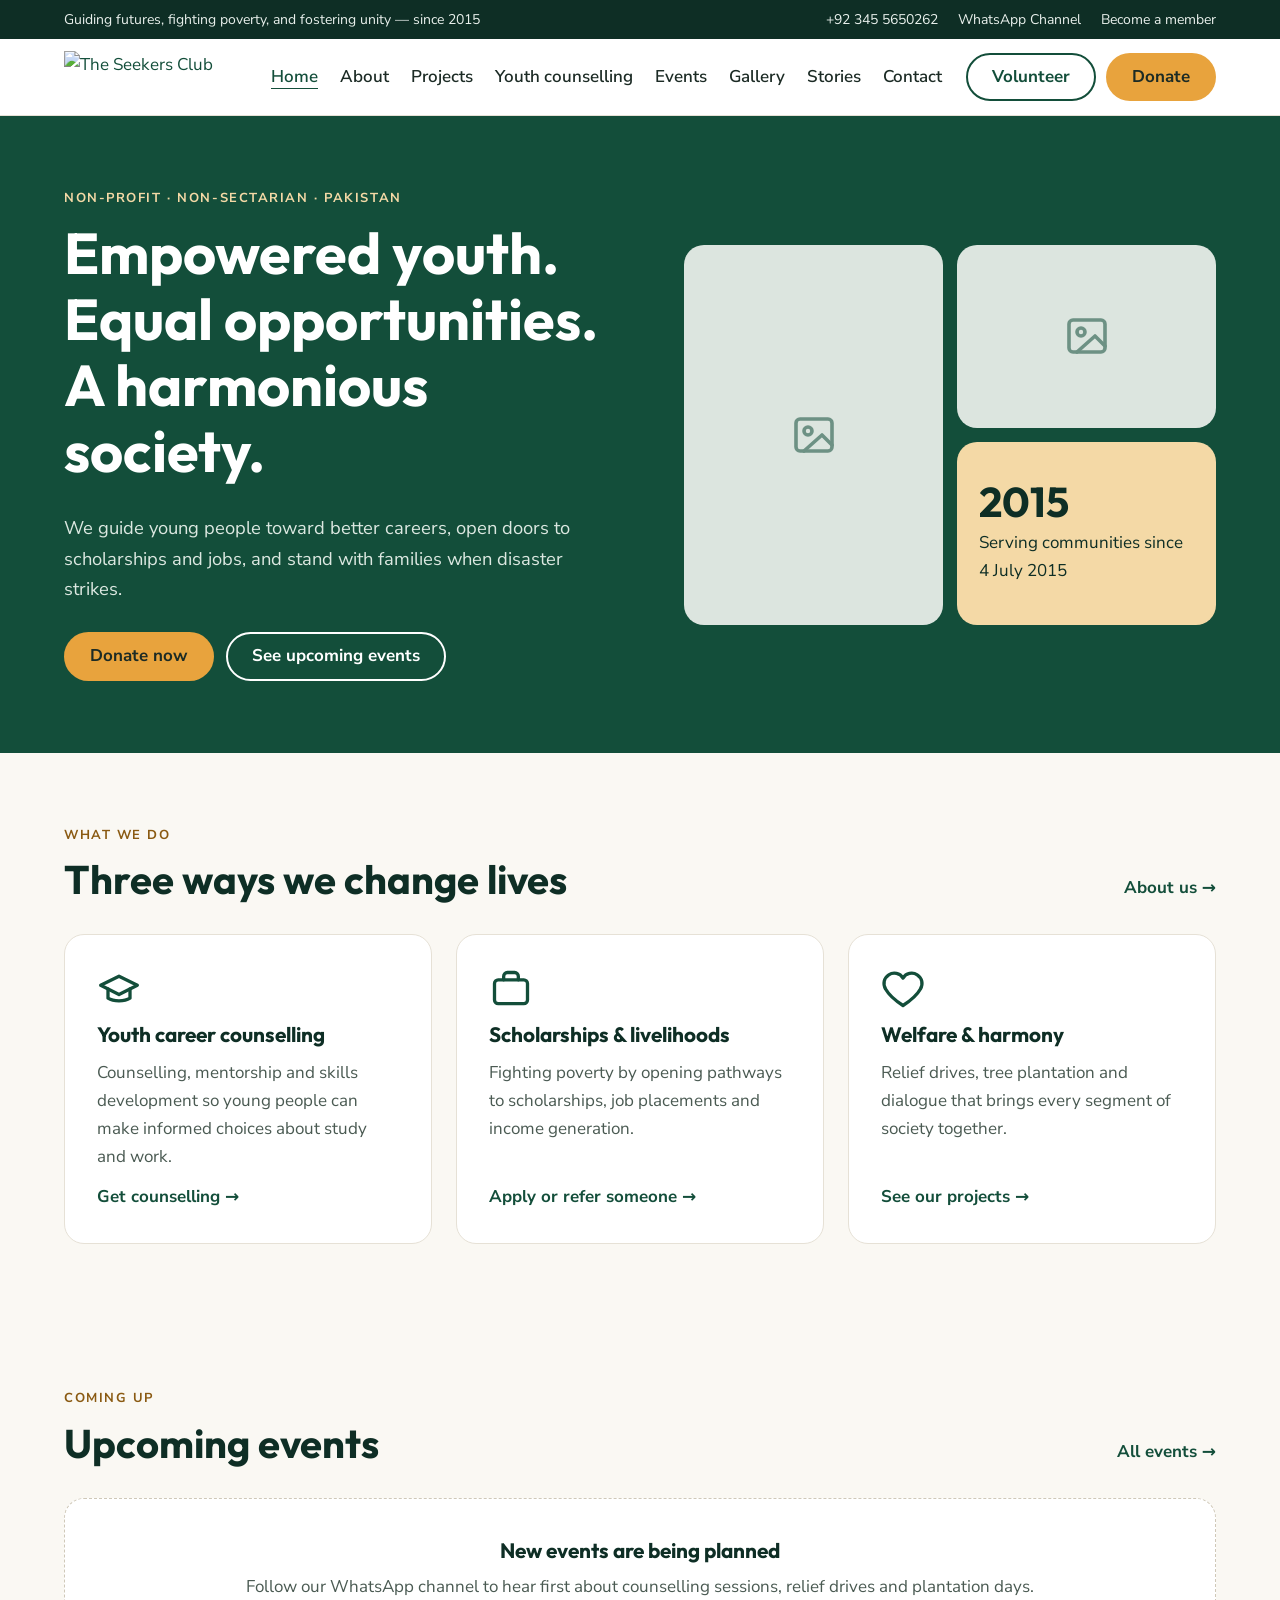
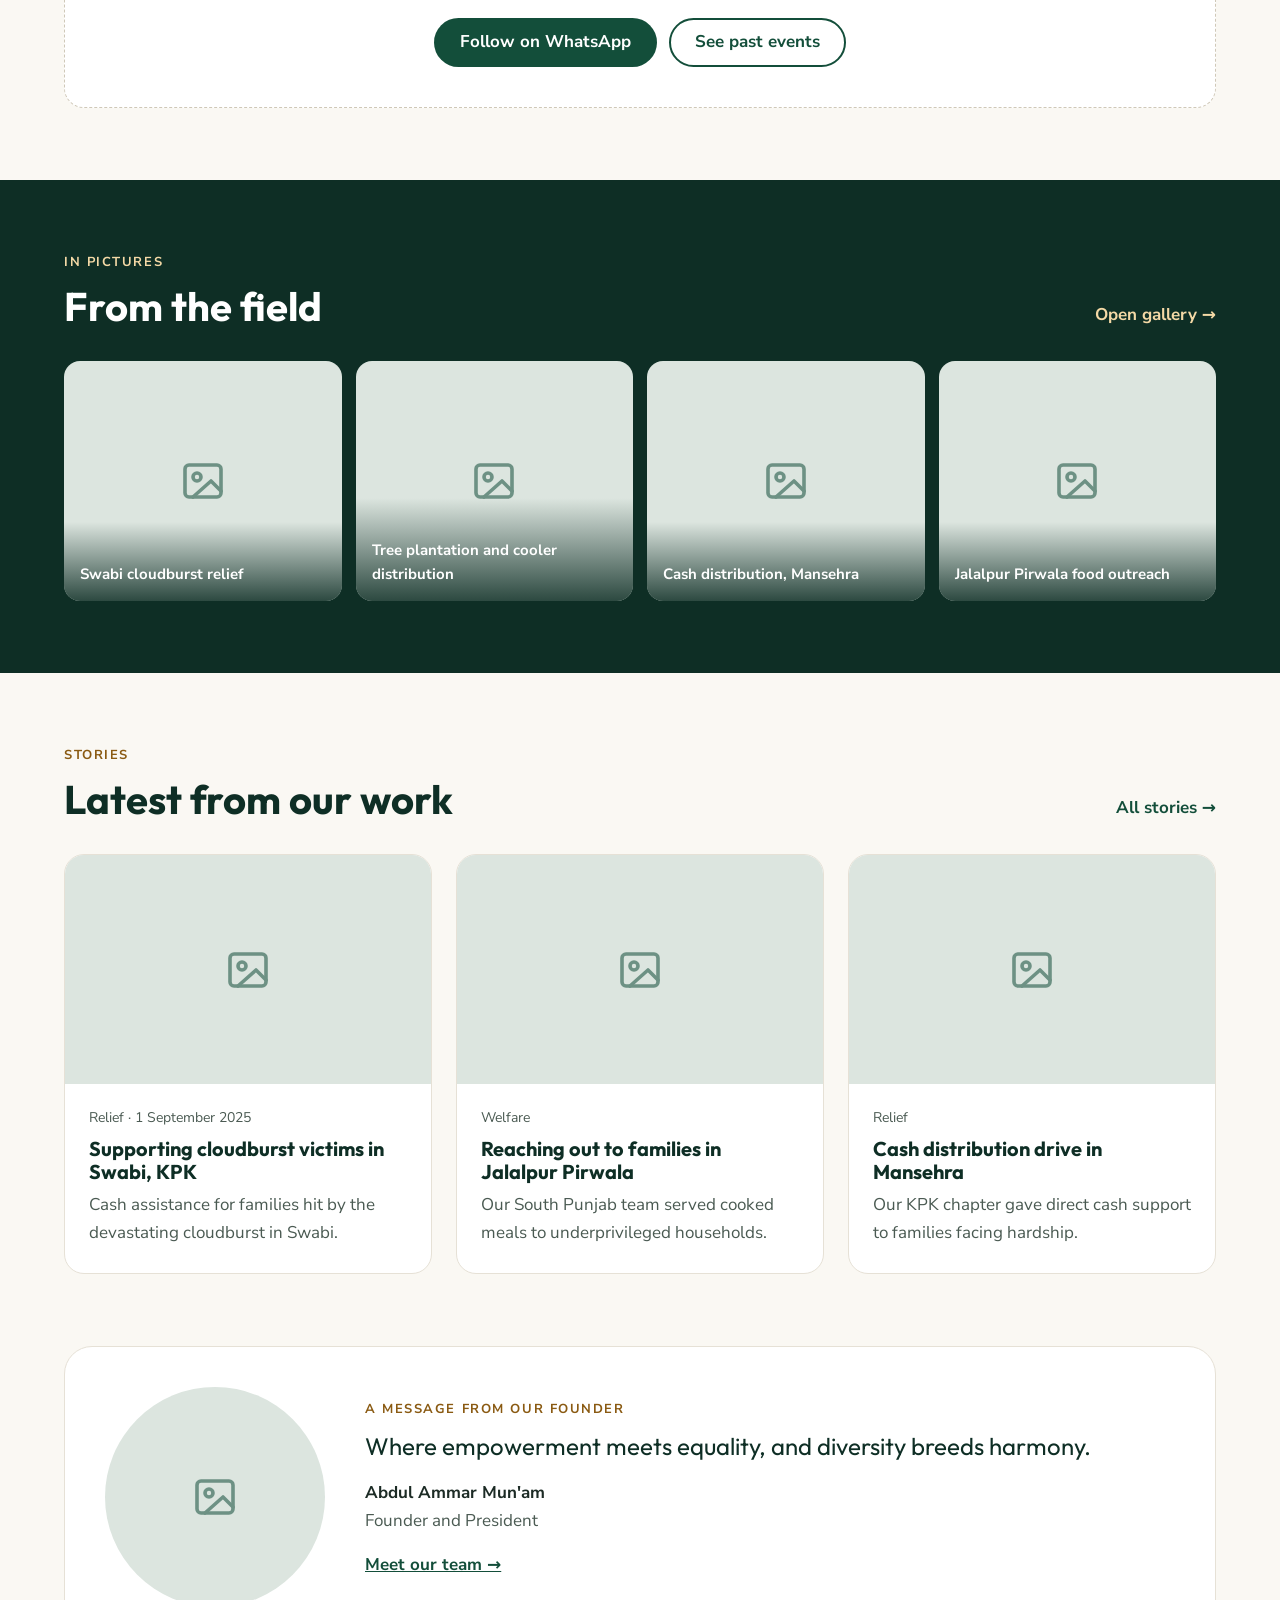
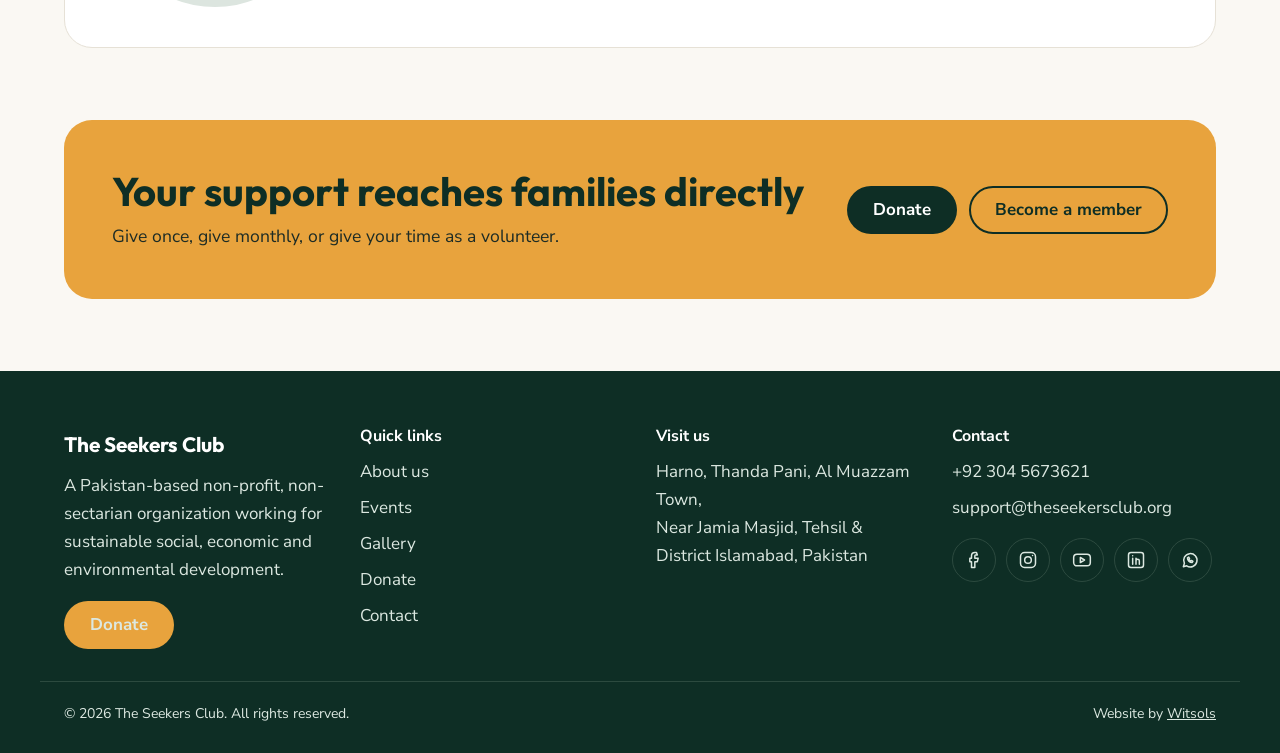
==== index.html @ 6735369d "The Seekers Club website: static HTML + JSON content Pages render events, gallery, stories, people a" ====
<!doctype html>
<html lang="en">
<head>
<meta charset="utf-8">
<meta name="viewport" content="width=device-width, initial-scale=1">
<title>The Seekers Club – Empowering youth, fighting poverty, fostering unity</title>
<meta name="description" content="The Seekers Club is a Pakistan-based non-profit empowering youth through career counselling, fighting poverty through scholarships and jobs, and building harmony through welfare and dialogue.">
<meta name="theme-color" content="#134E3A">
<meta property="og:title" content="The Seekers Club – Empowering youth, fighting poverty, fostering unity">
<meta property="og:description" content="The Seekers Club is a Pakistan-based non-profit empowering youth through career counselling, fighting poverty through scholarships and jobs, and building harmony through welfare and dialogue.">
<meta property="og:type" content="website">
<meta property="og:image" content="https://theseekersclub.org/wp-content/uploads/2025/09/TheSeekers-Club.jpg">
<link rel="icon" href="https://theseekersclub.org/wp-content/uploads/2025/09/seekers-logo-web-png.png">
<link rel="preconnect" href="https://fonts.googleapis.com">
<link rel="preconnect" href="https://fonts.gstatic.com" crossorigin>
<link rel="stylesheet" href="https://fonts.googleapis.com/css2?family=Outfit:wght@500;600;700&amp;family=Nunito+Sans:wght@400;600;700&amp;display=swap">
<link rel="stylesheet" href="assets/css/style.css">
<script src="assets/js/app.js" defer></script>
</head>
<body data-page="home">
<noscript><div class="sc-noscript">Please turn on JavaScript to see events, photos and the menu.</div></noscript>
<div id="sc-header"></div>
<main id="sc-main">
<section class="sc-hero" id="home-hero"><div class="sc-wrap" style="min-height:420px"></div></section>

<section class="sc-section">
  <div class="sc-wrap">
    <div class="sc-head">
      <div><span class="sc-eyebrow">What we do</span><h2>Three ways we change lives</h2></div>
      <a class="sc-head__link" href="about.html">About us →</a>
    </div>
    <div class="sc-grid">
      <div class="sc-card"><span class="sc-card__icon"><svg viewBox="0 0 24 24" fill="none" stroke="currentColor" stroke-width="1.8" stroke-linecap="round" stroke-linejoin="round" aria-hidden="true"><path d="M22 10 12 5 2 10l10 5 10-5z"/><path d="M6 12v5c3 2 9 2 12 0v-5"/></svg></span><h3>Youth career counselling</h3><p>Counselling, mentorship and skills development so young people can make informed choices about study and work.</p><a class="sc-card__link" href="youth.html">Get counselling →</a></div>
      <div class="sc-card"><span class="sc-card__icon"><svg viewBox="0 0 24 24" fill="none" stroke="currentColor" stroke-width="1.8" stroke-linecap="round" stroke-linejoin="round" aria-hidden="true"><rect x="3" y="7" width="18" height="13" rx="2"/><path d="M8 7V5a2 2 0 0 1 2-2h4a2 2 0 0 1 2 2v2"/></svg></span><h3>Scholarships &amp; livelihoods</h3><p>Fighting poverty by opening pathways to scholarships, job placements and income generation.</p><a class="sc-card__link" href="contact.html" data-link="volunteer">Apply or refer someone →</a></div>
      <div class="sc-card"><span class="sc-card__icon"><svg viewBox="0 0 24 24" fill="none" stroke="currentColor" stroke-width="1.8" stroke-linecap="round" stroke-linejoin="round" aria-hidden="true"><path d="M12 21s-7-4.5-9.5-9A5 5 0 0 1 12 6a5 5 0 0 1 9.5 6C19 16.5 12 21 12 21z"/></svg></span><h3>Welfare &amp; harmony</h3><p>Relief drives, tree plantation and dialogue that brings every segment of society together.</p><a class="sc-card__link" href="projects.html">See our projects →</a></div>
    </div>
  </div>
</section>

<section class="sc-section--tight" id="home-stats" hidden></section>

<section class="sc-section">
  <div class="sc-wrap">
    <div class="sc-head">
      <div><span class="sc-eyebrow">Coming up</span><h2>Upcoming events</h2></div>
      <a class="sc-head__link" href="events.html">All events →</a>
    </div>
    <div id="home-events"></div>
  </div>
</section>

<section class="sc-section sc-section--dark" id="home-gallery" hidden>
  <div class="sc-wrap">
    <div class="sc-head">
      <div><span class="sc-eyebrow">In pictures</span><h2>From the field</h2></div>
      <a class="sc-head__link" href="gallery.html">Open gallery →</a>
    </div>
    <div class="sc-strip" id="home-gallery-strip"></div>
  </div>
</section>

<section class="sc-section">
  <div class="sc-wrap">
    <div class="sc-head">
      <div><span class="sc-eyebrow">Stories</span><h2>Latest from our work</h2></div>
      <a class="sc-head__link" href="stories.html">All stories →</a>
    </div>
    <div class="sc-grid" id="home-stories"></div>
  </div>
</section>

<section class="sc-section" style="padding-top:0" id="home-founder" hidden></section>

<section class="sc-section" style="padding-top:0">
  <div class="sc-wrap">
    <div class="sc-cta">
      <div class="sc-cta__copy"><h2>Your support reaches families directly</h2><p>Give once, give monthly, or give your time as a volunteer.</p></div>
      <div class="sc-btns">
        <a class="sc-btn sc-btn--dark" href="donate.html" data-link="donate">Donate</a>
        <a class="sc-btn sc-btn--outline-dark" href="contact.html" data-link="member">Become a member</a>
      </div>
    </div>
  </div>
</section>
</main>
<div id="sc-footer"></div>
</body>
</html>
---- assets/css/style.css ----
/* ---------- Tokens ---------- */
:root {
	--sc-green: #134E3A;
	--sc-deep: #0E2E25;
	--sc-ground: #FAF8F3;
	--sc-card: #FFFFFF;
	--sc-line: #E6E1D6;
	--sc-line-strong: #CFC8B8;
	--sc-text: #1C2B25;
	--sc-muted: #4A5A52;
	--sc-accent: #E8A33D;
	--sc-accent-soft: #F4D9A6;
	--sc-eyebrow: #8A5A12;
	--sc-on-dark: #DCE8E1;
	--sc-tint: #DCE5DF;
	--sc-radius: 20px;
	--sc-radius-lg: 28px;
	--sc-wrap: 1200px;
	--sc-font-display: "Outfit", system-ui, sans-serif;
	--sc-font-body: "Nunito Sans", system-ui, sans-serif;
}

/* ---------- Base ---------- */
*, *::before, *::after { box-sizing: border-box; }
html { scroll-behavior: smooth; }
body {
	margin: 0;
	background: var(--sc-ground);
	color: var(--sc-text);
	font-family: var(--sc-font-body);
	font-size: 17px;
	line-height: 1.65;
	-webkit-font-smoothing: antialiased;
}
img { max-width: 100%; height: auto; display: block; }
a { color: var(--sc-green); }
a:hover { color: var(--sc-deep); }
h1, h2, h3, h4, h5, h6 {
	font-family: var(--sc-font-display);
	color: var(--sc-deep);
	line-height: 1.15;
	margin: 0 0 .5em;
}
h1 { font-size: clamp(2.2rem, 5vw, 3.5rem); }
h2 { font-size: clamp(1.8rem, 3.6vw, 2.5rem); }
h3 { font-size: 1.3rem; }
p { margin: 0 0 1em; }
:focus-visible { outline: 3px solid var(--sc-accent); outline-offset: 2px; }

.screen-reader-text {
	border: 0; clip: rect(1px,1px,1px,1px); clip-path: inset(50%);
	height: 1px; width: 1px; margin: -1px; overflow: hidden; padding: 0;
	position: absolute !important; word-wrap: normal !important;
}
.screen-reader-text:focus {
	clip: auto; clip-path: none; height: auto; width: auto; margin: 0;
	background: #fff; color: var(--sc-deep); padding: 12px 16px; z-index: 100000;
	left: 8px; top: 8px; border-radius: 8px;
}

.sc-wrap { max-width: var(--sc-wrap); margin: 0 auto; padding: 0 24px; }
.sc-section { padding: 72px 0; }
.sc-section--tight { padding: 40px 0; }
.sc-section--dark { background: var(--sc-deep); color: #fff; }
.sc-section--dark h2, .sc-section--dark h3 { color: #fff; }
.sc-section--green { background: var(--sc-green); color: #fff; }

.sc-eyebrow {
	display: block;
	font-weight: 700;
	letter-spacing: .12em;
	font-size: 13px;
	text-transform: uppercase;
	color: var(--sc-eyebrow);
	margin-bottom: 10px;
}
.sc-section--dark .sc-eyebrow, .sc-section--green .sc-eyebrow, .sc-hero .sc-eyebrow { color: var(--sc-accent-soft); }

.sc-head {
	display: flex; flex-wrap: wrap; gap: 16px;
	justify-content: space-between; align-items: flex-end;
	margin-bottom: 32px;
}
.sc-head h2 { margin: 0; }
.sc-head__link { font-weight: 700; text-decoration: none; }
.sc-section--dark .sc-head__link { color: var(--sc-accent-soft); }

/* ---------- Buttons ---------- */
.sc-btn {
	display: inline-flex; align-items: center; justify-content: center; gap: 8px;
	min-height: 48px; padding: 12px 24px;
	border-radius: 999px; border: 2px solid transparent;
	font: inherit; font-weight: 700; line-height: 1.2;
	text-decoration: none; cursor: pointer;
	transition: transform .15s ease, background-color .15s ease;
}
.sc-btn:hover { transform: translateY(-1px); }
.sc-btn--accent { background: var(--sc-accent); color: var(--sc-text); }
.sc-btn--accent:hover { background: #F0B455; color: var(--sc-text); }
.sc-btn--green { background: var(--sc-green); color: #fff; }
.sc-btn--green:hover { background: var(--sc-deep); color: #fff; }
.sc-btn--dark { background: var(--sc-deep); color: #fff; }
.sc-btn--dark:hover { color: #fff; }
.sc-btn--outline { border-color: var(--sc-green); color: var(--sc-green); background: transparent; }
.sc-btn--outline:hover { background: var(--sc-green); color: #fff; }
.sc-btn--outline-light { border-color: #fff; color: #fff; background: transparent; }
.sc-btn--outline-light:hover { background: #fff; color: var(--sc-deep); }
.sc-btn--outline-dark { border-color: var(--sc-deep); color: var(--sc-deep); background: transparent; }
.sc-btns { display: flex; flex-wrap: wrap; gap: 12px; }

/* ---------- Top bar & header ---------- */
.sc-topbar { background: var(--sc-deep); color: #E9F0EC; font-size: 14px; }
.sc-topbar .sc-wrap {
	display: flex; flex-wrap: wrap; gap: 6px 24px;
	justify-content: space-between; align-items: center;
	padding-top: 8px; padding-bottom: 8px;
}
.sc-topbar a { color: #E9F0EC; text-decoration: none; }
.sc-topbar a:hover { color: #fff; text-decoration: underline; }
.sc-topbar__links { display: flex; flex-wrap: wrap; gap: 6px 20px; }

.sc-header { background: #fff; border-bottom: 1px solid var(--sc-line); position: sticky; top: 0; z-index: 50; }
.admin-bar .sc-header { top: 32px; }
@media (max-width: 782px) { .admin-bar .sc-header { top: 0; position: relative; } }
.sc-header .sc-wrap {
	display: flex; align-items: center; justify-content: space-between; gap: 16px;
	padding-top: 12px; padding-bottom: 12px;
}
.sc-brand { display: flex; align-items: center; gap: 12px; text-decoration: none; min-width: 0; }
.sc-brand img, .sc-brand .custom-logo { max-height: 56px; width: auto; }
.sc-brand__mark {
	flex: 0 0 48px; width: 48px; height: 48px; border-radius: 12px;
	background: var(--sc-green); color: #fff;
	display: flex; align-items: center; justify-content: center;
	font-family: var(--sc-font-display); font-weight: 700; font-size: 20px;
}
.sc-brand__text { display: flex; flex-direction: column; line-height: 1.2; }
.sc-brand__name { font-family: var(--sc-font-display); font-weight: 700; font-size: 20px; color: var(--sc-deep); }
.sc-brand__tag { font-size: 13px; color: var(--sc-muted); }
.custom-logo-link { display: block; }

.sc-nav { display: flex; align-items: center; gap: 24px; }
.sc-menu, .sc-menu ul { list-style: none; margin: 0; padding: 0; }
.sc-menu { display: flex; gap: 4px 22px; flex-wrap: wrap; }
.sc-menu > li { position: relative; }
.sc-menu a {
	display: block; padding: 10px 0;
	font-weight: 600; text-decoration: none; color: var(--sc-text);
}
.sc-menu a:hover, .sc-menu .current-menu-item > a, .sc-menu .current-menu-ancestor > a, .sc-menu .current_page_item > a {
	color: var(--sc-green); text-decoration: underline; text-underline-offset: 6px;
}
.sc-menu .sub-menu {
	position: absolute; left: -16px; top: 100%; min-width: 230px;
	background: #fff; border: 1px solid var(--sc-line); border-radius: 14px;
	padding: 8px; box-shadow: 0 12px 30px rgba(14,46,37,.12);
	opacity: 0; visibility: hidden; transform: translateY(6px);
	transition: opacity .15s, transform .15s, visibility .15s;
	z-index: 60;
}
.sc-menu li:hover > .sub-menu, .sc-menu li:focus-within > .sub-menu { opacity: 1; visibility: visible; transform: none; }
.sc-menu .sub-menu a { padding: 10px 12px; border-radius: 8px; font-weight: 600; }
.sc-menu .sub-menu a:hover { background: var(--sc-ground); text-decoration: none; }
.sc-menu .sub-menu .sub-menu { left: 100%; top: -8px; }
.sc-header__cta { display: flex; gap: 10px; }

.sc-menu-toggle {
	display: none;
	min-height: 48px; min-width: 48px; padding: 10px 14px;
	border: 2px solid var(--sc-green); border-radius: 12px;
	background: #fff; color: var(--sc-green); font: inherit; font-weight: 700; cursor: pointer;
	align-items: center; gap: 8px;
}
.sc-menu-toggle svg { width: 22px; height: 22px; }

@media (max-width: 1080px) {
	.sc-menu-toggle { display: inline-flex; }
	.sc-nav {
		display: none;
		position: absolute; left: 0; right: 0; top: 100%;
		background: #fff; border-bottom: 1px solid var(--sc-line);
		flex-direction: column; align-items: stretch; gap: 16px;
		padding: 16px 24px 24px;
		max-height: calc(100vh - 80px); overflow-y: auto;
	}
	.sc-nav.is-open { display: flex; }
	.sc-menu { flex-direction: column; gap: 0; }
	.sc-menu a { padding: 12px 0; border-bottom: 1px solid var(--sc-line); }
	.sc-menu .sub-menu {
		position: static; opacity: 1; visibility: visible; transform: none;
		box-shadow: none; border: 0; padding: 0 0 0 16px; min-width: 0;
	}
	.sc-header__cta { flex-wrap: wrap; }
}

/* ---------- Hero ---------- */
.sc-hero { background: var(--sc-green); color: #fff; }
.sc-hero .sc-wrap {
	display: flex; flex-wrap: wrap; gap: 48px; align-items: center;
	padding-top: 72px; padding-bottom: 72px;
}
.sc-hero__copy { flex: 1 1 460px; min-width: 0; }
.sc-hero h1 { color: #fff; font-size: clamp(2.3rem, 5.2vw, 3.6rem); }
.sc-hero__lead { font-size: 1.15rem; color: var(--sc-on-dark); max-width: 560px; margin-bottom: 28px; }
.sc-hero__media {
	flex: 1 1 420px; min-width: 0;
	display: grid; grid-template-columns: repeat(2, minmax(0, 1fr)); gap: 14px;
}
.sc-hero__img { border-radius: var(--sc-radius); overflow: hidden; background: #2C6A53; min-height: 180px; }
.sc-hero__img img { width: 100%; height: 100%; object-fit: cover; }
.sc-hero__img--tall { grid-row: span 2; min-height: 380px; }
.sc-hero__badge {
	border-radius: var(--sc-radius); background: var(--sc-accent-soft); color: var(--sc-deep);
	padding: 22px; display: flex; flex-direction: column; justify-content: center; min-height: 180px;
}
.sc-hero__badge strong { font-family: var(--sc-font-display); font-size: 2.6rem; line-height: 1; margin-bottom: 6px; }

/* ---------- Page hero ---------- */
.sc-page-hero { background: var(--sc-green); color: #fff; }
.sc-page-hero--dark { background: var(--sc-deep); }
.sc-page-hero .sc-wrap { padding-top: 56px; padding-bottom: 56px; }
.sc-page-hero h1 { color: #fff; margin-bottom: 10px; }
.sc-page-hero p { color: var(--sc-on-dark); font-size: 1.1rem; max-width: 680px; margin: 0; }
.sc-breadcrumb { font-size: 14px; margin-bottom: 12px; color: var(--sc-on-dark); }
.sc-breadcrumb a { color: var(--sc-accent-soft); text-decoration: none; }

/* ---------- Cards & grids ---------- */
.sc-grid { display: grid; gap: 24px; grid-template-columns: repeat(auto-fit, minmax(min(100%, 300px), 1fr)); }
.sc-grid--4 { grid-template-columns: repeat(auto-fit, minmax(min(100%, 220px), 1fr)); gap: 14px; }
.sc-grid--people { grid-template-columns: repeat(auto-fill, minmax(min(100%, 230px), 1fr)); }
.sc-card {
	background: var(--sc-card); border: 1px solid var(--sc-line);
	border-radius: var(--sc-radius); padding: 32px;
	display: flex; flex-direction: column; gap: 12px;
}
.sc-card h3 { margin: 0; }
.sc-card p { margin: 0; color: var(--sc-muted); }
.sc-card__link { font-weight: 700; text-decoration: none; margin-top: auto; }
.sc-card__icon { width: 44px; height: 44px; color: var(--sc-green); }

.sc-stats {
	background: #fff; border: 1px solid var(--sc-line); border-radius: 24px; padding: 32px;
	display: grid; gap: 24px; grid-template-columns: repeat(auto-fit, minmax(min(100%, 180px), 1fr));
}
.sc-stat strong { display: block; font-family: var(--sc-font-display); font-size: 2.5rem; color: var(--sc-green); line-height: 1.1; }
.sc-stat span { color: var(--sc-muted); }

/* Story / post card */
.sc-post {
	background: #fff; border: 1px solid var(--sc-line); border-radius: var(--sc-radius);
	overflow: hidden; display: flex; flex-direction: column;
}
.sc-post__img { display: block; aspect-ratio: 16 / 10; background: var(--sc-tint); overflow: hidden; }
.sc-post__img img { width: 100%; height: 100%; object-fit: cover; transition: transform .3s ease; }
.sc-post:hover .sc-post__img img { transform: scale(1.03); }
.sc-post__body { padding: 22px 24px 26px; display: flex; flex-direction: column; gap: 8px; flex: 1; }
.sc-post__meta { font-size: 14px; color: var(--sc-muted); }
.sc-post__title { font-size: 1.25rem; margin: 0; }
.sc-post__title a { color: inherit; text-decoration: none; }
.sc-post__title a:hover { color: var(--sc-green); }
.sc-post__excerpt { color: var(--sc-muted); margin: 0; }
.sc-post__excerpt p { margin: 0; }

/* Placeholder image */
.sc-ph {
	width: 100%; height: 100%; min-height: 160px;
	display: flex; align-items: center; justify-content: center;
	background: var(--sc-tint); color: var(--sc-green);
}
.sc-ph svg { width: 48px; height: 48px; opacity: .55; }

/* ---------- Events ---------- */
.sc-event {
	background: #fff; border: 1px solid var(--sc-line); border-radius: 18px;
	padding: 20px 24px; display: flex; flex-wrap: wrap; gap: 20px; align-items: center;
}
.sc-event__date {
	flex: 0 0 76px; height: 84px; border-radius: 14px;
	background: var(--sc-green); color: #fff;
	display: flex; flex-direction: column; align-items: center; justify-content: center; line-height: 1.1;
}
.sc-event__date small { font-size: 13px; font-weight: 700; letter-spacing: .08em; color: var(--sc-accent-soft); text-transform: uppercase; }
.sc-event__date strong { font-family: var(--sc-font-display); font-size: 30px; }
.sc-event--past .sc-event__date { background: var(--sc-accent-soft); color: var(--sc-deep); }
.sc-event--past .sc-event__date small { color: var(--sc-deep); }
.sc-event__info { flex: 1 1 280px; min-width: 0; display: flex; flex-direction: column; gap: 3px; }
.sc-event__tag { font-size: 13px; font-weight: 700; color: var(--sc-eyebrow); }
.sc-event__title { font-family: var(--sc-font-display); font-size: 1.25rem; font-weight: 600; margin: 0; }
.sc-event__title a { color: inherit; text-decoration: none; }
.sc-event__where { color: var(--sc-muted); font-size: 15px; }
.sc-events-list { display: flex; flex-direction: column; gap: 14px; }
.sc-events-month { margin: 32px 0 14px; font-size: 1.35rem; }

.sc-featured-event {
	background: #fff; border: 1px solid var(--sc-line); border-radius: 24px; overflow: hidden;
	display: flex; flex-wrap: wrap; margin-bottom: 24px;
}
.sc-featured-event__img { flex: 1 1 420px; min-height: 300px; background: var(--sc-tint); }
.sc-featured-event__img img { width: 100%; height: 100%; object-fit: cover; }
.sc-featured-event__body { flex: 1 1 420px; padding: 36px; display: flex; flex-direction: column; gap: 12px; }
.sc-featured-event__facts { display: flex; flex-direction: column; gap: 6px; color: var(--sc-muted); }
.sc-featured-event__facts span { display: flex; gap: 10px; align-items: center; }
.sc-featured-event__facts svg { width: 18px; height: 18px; flex: 0 0 18px; color: var(--sc-green); }

.sc-filters { display: flex; flex-wrap: wrap; gap: 12px; justify-content: space-between; align-items: center; margin-bottom: 28px; }
.sc-chips { display: flex; flex-wrap: wrap; gap: 8px; }
.sc-chip {
	display: inline-flex; align-items: center; min-height: 44px; padding: 8px 18px;
	border-radius: 999px; border: 1px solid var(--sc-line-strong); background: #fff;
	color: var(--sc-text); text-decoration: none; font-weight: 600;
}
.sc-chip:hover { border-color: var(--sc-green); color: var(--sc-green); }
.sc-chip.is-active { background: var(--sc-green); border-color: var(--sc-green); color: #fff; }
.sc-chip--big { border-width: 2px; border-color: var(--sc-green); color: var(--sc-green); font-weight: 700; }

.sc-empty {
	background: #fff; border: 1px dashed var(--sc-line-strong); border-radius: var(--sc-radius);
	padding: 40px 28px; text-align: center; color: var(--sc-muted);
}
.sc-empty h3 { color: var(--sc-deep); }

/* ---------- Albums & gallery ---------- */
.sc-album {
	background: #fff; border: 1px solid var(--sc-line); border-radius: var(--sc-radius);
	overflow: hidden; text-decoration: none; color: var(--sc-text);
	display: flex; flex-direction: column;
}
.sc-album:hover { color: var(--sc-text); border-color: var(--sc-green); }
.sc-album__mosaic {
	display: grid; grid-template-columns: repeat(3, minmax(0, 1fr));
	grid-template-rows: 170px 90px; gap: 4px; background: var(--sc-tint);
}
.sc-album__mosaic > * { overflow: hidden; background: var(--sc-tint); }
.sc-album__mosaic img { width: 100%; height: 100%; object-fit: cover; }
.sc-album__mosaic .sc-album__cover { grid-column: span 3; }
.sc-album__more {
	background: var(--sc-deep) !important; color: #fff;
	display: flex; align-items: center; justify-content: center; font-weight: 700;
}
.sc-album__body { padding: 18px 22px 22px; display: flex; flex-direction: column; gap: 4px; }
.sc-album__meta { font-size: 13px; font-weight: 700; color: var(--sc-eyebrow); }
.sc-album__title { font-family: var(--sc-font-display); font-size: 1.25rem; font-weight: 600; }
.sc-album__count { color: var(--sc-muted); font-size: 15px; }

.sc-strip { display: grid; gap: 14px; grid-template-columns: repeat(auto-fit, minmax(min(100%, 220px), 1fr)); }
.sc-strip a {
	position: relative; display: block; height: 240px; border-radius: 16px; overflow: hidden;
	background: #2C6A53; color: #fff; text-decoration: none;
}
.sc-strip img { width: 100%; height: 100%; object-fit: cover; transition: transform .3s ease; }
.sc-strip a:hover img { transform: scale(1.04); }
.sc-strip span {
	position: absolute; left: 0; right: 0; bottom: 0; padding: 40px 16px 14px;
	background: linear-gradient(transparent, rgba(14,46,37,.85));
	font-weight: 700; font-size: 15px;
}

.sc-photos { display: grid; gap: 10px; grid-template-columns: repeat(auto-fill, minmax(min(100%, 220px), 1fr)); }
.sc-photos a { display: block; aspect-ratio: 1 / 1; border-radius: 12px; overflow: hidden; background: var(--sc-tint); }
.sc-photos img { width: 100%; height: 100%; object-fit: cover; transition: transform .3s ease; }
.sc-photos a:hover img { transform: scale(1.04); }

/* Lightbox */
.sc-lightbox {
	position: fixed; inset: 0; z-index: 9999; background: rgba(8,20,16,.94);
	display: none; align-items: center; justify-content: center; padding: 56px 16px;
}
.sc-lightbox.is-open { display: flex; }
.sc-lightbox img { max-width: 100%; max-height: 100%; object-fit: contain; border-radius: 8px; }
.sc-lightbox button {
	position: absolute; min-width: 48px; min-height: 48px; border: 0; border-radius: 999px;
	background: rgba(255,255,255,.14); color: #fff; font-size: 26px; line-height: 1; cursor: pointer;
}
.sc-lightbox button:hover { background: rgba(255,255,255,.28); }
.sc-lightbox__close { top: 12px; right: 12px; }
.sc-lightbox__prev { left: 12px; top: 50%; transform: translateY(-50%); }
.sc-lightbox__next { right: 12px; top: 50%; transform: translateY(-50%); }
.sc-lightbox__count { position: absolute; bottom: 16px; left: 0; right: 0; text-align: center; color: #fff; font-size: 14px; }

/* ---------- People ---------- */
.sc-person { background: #fff; border: 1px solid var(--sc-line); border-radius: var(--sc-radius); overflow: hidden; display: flex; flex-direction: column; }
.sc-person__img { aspect-ratio: 1 / 1; background: var(--sc-tint); overflow: hidden; }
.sc-person__img img { width: 100%; height: 100%; object-fit: cover; object-position: top; }
.sc-person__initials {
	width: 100%; height: 100%; display: flex; align-items: center; justify-content: center;
	font-family: var(--sc-font-display); font-size: 3rem; font-weight: 700; color: var(--sc-green);
}
.sc-person__body { padding: 18px 20px 22px; display: flex; flex-direction: column; gap: 4px; }
.sc-person__name { font-family: var(--sc-font-display); font-weight: 600; font-size: 1.15rem; color: var(--sc-deep); margin: 0; }
.sc-person__role { color: var(--sc-eyebrow); font-weight: 700; font-size: 14px; }
.sc-person__bio { color: var(--sc-muted); font-size: 15px; margin-top: 6px; }
.sc-person__bio p { margin: 0 0 .6em; }

.sc-founder {
	display: flex; flex-wrap: wrap; gap: 40px; align-items: center;
	background: #fff; border: 1px solid var(--sc-line); border-radius: var(--sc-radius-lg); padding: 40px;
}
.sc-founder__img { flex: 0 0 220px; width: 220px; height: 220px; border-radius: 50%; overflow: hidden; background: var(--sc-tint); }
.sc-founder__img img { width: 100%; height: 100%; object-fit: cover; object-position: top; }
.sc-founder__body { flex: 1 1 360px; }
.sc-founder blockquote {
	margin: 0 0 16px; font-family: var(--sc-font-display); font-size: 1.5rem; line-height: 1.35; color: var(--sc-deep);
}

/* ---------- CTA band ---------- */
.sc-cta {
	background: var(--sc-accent); border-radius: var(--sc-radius-lg); padding: 48px;
	display: flex; flex-wrap: wrap; gap: 28px; align-items: center; justify-content: space-between;
	color: var(--sc-text);
}
.sc-cta h2 { margin-bottom: 8px; }
.sc-cta p { margin: 0; font-size: 1.1rem; }
.sc-cta__copy { flex: 1 1 420px; }

/* ---------- Content (posts & pages) ---------- */
.sc-content { max-width: 780px; margin: 0 auto; }
.sc-content--wide { max-width: var(--sc-wrap); }
.sc-entry > * + * { margin-top: 1.1em; }
.sc-entry img, .sc-entry figure { border-radius: 14px; }
.sc-entry figure { margin: 1.6em 0; }
.sc-entry figcaption { font-size: 14px; color: var(--sc-muted); margin-top: 8px; }
.sc-entry blockquote {
	margin: 1.6em 0; padding: 4px 0 4px 24px; border-left: 4px solid var(--sc-accent);
	font-size: 1.15rem; color: var(--sc-deep);
}
.sc-entry ul, .sc-entry ol { padding-left: 1.3em; }
.sc-entry li { margin-bottom: .4em; }
.sc-entry iframe { max-width: 100%; border-radius: 14px; }
.sc-entry .alignwide { max-width: 1100px; margin-left: auto; margin-right: auto; }
.sc-entry .alignfull { width: 100vw; position: relative; left: 50%; right: 50%; margin-left: -50vw; margin-right: -50vw; max-width: 100vw; }
.sc-entry .wp-block-gallery { gap: 10px; }
.sc-entry table { border-collapse: collapse; width: 100%; }
.sc-entry th, .sc-entry td { border: 1px solid var(--sc-line); padding: 10px 12px; text-align: left; }
.sc-entry .wp-block-embed__wrapper iframe { width: 100%; }
.sc-featured-img { border-radius: var(--sc-radius); overflow: hidden; margin-bottom: 32px; }
.sc-featured-img img { width: 100%; }
.sc-post-meta { display: flex; flex-wrap: wrap; gap: 6px 18px; color: var(--sc-on-dark); font-size: 15px; }
.sc-post-meta a { color: var(--sc-accent-soft); }
.sc-share { display: flex; flex-wrap: wrap; gap: 10px; align-items: center; margin-top: 40px; padding-top: 24px; border-top: 1px solid var(--sc-line); }
.sc-share strong { margin-right: 6px; }

.sc-pagination { margin-top: 40px; }
.sc-pagination .nav-links { display: flex; flex-wrap: wrap; gap: 8px; justify-content: center; }
.sc-pagination .page-numbers {
	min-width: 44px; min-height: 44px; display: inline-flex; align-items: center; justify-content: center;
	padding: 0 14px; border-radius: 999px; border: 1px solid var(--sc-line-strong);
	background: #fff; text-decoration: none; font-weight: 700;
}
.sc-pagination .page-numbers.current { background: var(--sc-green); color: #fff; border-color: var(--sc-green); }

.sc-layout { display: flex; flex-wrap: wrap; gap: 40px; align-items: flex-start; }
.sc-layout__main { flex: 999 1 560px; min-width: 0; }
.sc-layout__side { flex: 1 1 280px; display: flex; flex-direction: column; gap: 20px; }
.sc-box { background: #fff; border: 1px solid var(--sc-line); border-radius: var(--sc-radius); padding: 28px; }
.sc-box h3 { margin-bottom: 12px; }
.sc-box dl { margin: 0; display: grid; gap: 4px 0; }
.sc-box dt { font-weight: 700; color: var(--sc-deep); margin-top: 10px; }
.sc-box dt:first-child { margin-top: 0; }
.sc-box dd { margin: 0; color: var(--sc-muted); }
.sc-box pre, .sc-bank { white-space: pre-line; font-family: inherit; margin: 0; color: var(--sc-text); }

/* Contact */
.sc-contact-list { list-style: none; margin: 0; padding: 0; display: flex; flex-direction: column; gap: 18px; }
.sc-contact-list li { display: flex; gap: 14px; align-items: flex-start; }
.sc-contact-list svg { flex: 0 0 22px; width: 22px; height: 22px; color: var(--sc-green); margin-top: 3px; }
.sc-contact-list strong { display: block; color: var(--sc-deep); }
.sc-map { border-radius: var(--sc-radius); overflow: hidden; border: 1px solid var(--sc-line); }
.sc-map iframe { display: block; width: 100%; height: 360px; border: 0; }

/* Forms (core + Contact Form 7 + WPForms basics) */
input[type="text"], input[type="email"], input[type="tel"], input[type="url"], input[type="search"], input[type="number"], select, textarea {
	width: 100%; min-height: 48px; padding: 12px 14px;
	border: 1px solid var(--sc-line-strong); border-radius: 12px;
	background: #fff; color: var(--sc-text); font: inherit;
}
textarea { min-height: 140px; }
input:focus, select:focus, textarea:focus { border-color: var(--sc-green); outline: 2px solid var(--sc-green); outline-offset: 0; }
input[type="submit"], button[type="submit"], .wpcf7-submit {
	min-height: 48px; padding: 12px 28px; border: 0; border-radius: 999px;
	background: var(--sc-green); color: #fff; font: inherit; font-weight: 700; cursor: pointer;
}
input[type="submit"]:hover, button[type="submit"]:hover { background: var(--sc-deep); }
.wpcf7 label { display: block; font-weight: 600; margin-bottom: 14px; }
.wpcf7 p { margin: 0 0 14px; }
.sc-search { display: flex; gap: 8px; }
.sc-search input[type="search"] { flex: 1; }

/* ---------- Footer ---------- */
.sc-footer { background: var(--sc-deep); color: var(--sc-on-dark); }
.sc-footer a { color: var(--sc-on-dark); }
.sc-footer a:hover { color: #fff; }
.sc-footer__grid {
	display: grid; gap: 32px; grid-template-columns: repeat(auto-fit, minmax(min(100%, 220px), 1fr));
	padding-top: 56px; padding-bottom: 32px;
}
.sc-footer h3 { color: #fff; font-size: 1rem; font-family: var(--sc-font-body); font-weight: 700; margin-bottom: 12px; }
.sc-footer__name { font-family: var(--sc-font-display); font-weight: 700; font-size: 1.3rem; color: #fff; display: block; margin-bottom: 10px; }
.sc-footer ul { list-style: none; margin: 0; padding: 0; display: flex; flex-direction: column; gap: 8px; }
.sc-footer ul a { text-decoration: none; }
.sc-social { display: flex; flex-wrap: wrap; gap: 10px; }
.sc-social a {
	width: 44px; height: 44px; border-radius: 999px; border: 1px solid #2C4A3F;
	display: inline-flex; align-items: center; justify-content: center;
}
.sc-social a:hover { background: #fff; color: var(--sc-deep); }
.sc-social svg { width: 20px; height: 20px; }
.sc-footer__bottom {
	border-top: 1px solid #2C4A3F; padding-top: 20px; padding-bottom: 28px; font-size: 14px;
	display: flex; flex-wrap: wrap; gap: 8px 24px; justify-content: space-between;
}

/* ---------- Utilities ---------- */
.sc-mt-0 { margin-top: 0; }
.sc-center { text-align: center; }
.sc-lead { font-size: 1.15rem; color: var(--sc-muted); }
.sc-two-col { display: flex; flex-wrap: wrap; gap: 40px; align-items: center; }
.sc-two-col > * { flex: 1 1 400px; min-width: 0; }
.sc-rounded { border-radius: var(--sc-radius); overflow: hidden; }
.sc-values { display: grid; gap: 16px; grid-template-columns: repeat(auto-fit, minmax(min(100%, 250px), 1fr)); }
.sc-values div { background: #fff; border: 1px solid var(--sc-line); border-radius: 16px; padding: 22px; }
.sc-values strong { display: block; font-family: var(--sc-font-display); font-size: 1.15rem; color: var(--sc-deep); margin-bottom: 4px; }
.sc-values span { color: var(--sc-muted); }

@media (max-width: 640px) {
	body { font-size: 16px; }
	.sc-section { padding: 52px 0; }
	.sc-card, .sc-cta, .sc-founder, .sc-featured-event__body { padding: 24px; }
	.sc-hero .sc-wrap { padding-top: 48px; padding-bottom: 48px; }
	.sc-hero__img--tall { min-height: 260px; }
	.sc-founder__img { flex-basis: 160px; width: 160px; height: 160px; }
	.sc-header__cta .sc-btn--outline { display: none; }
}

@media (prefers-reduced-motion: reduce) {
	*, *::before, *::after { transition: none !important; scroll-behavior: auto !important; }
}

/* WordPress core alignment classes */
.alignleft { float: left; margin: 0 1.5em 1em 0; }
.alignright { float: right; margin: 0 0 1em 1.5em; }
.aligncenter { margin-left: auto; margin-right: auto; }
.wp-caption-text, .gallery-caption { font-size: 14px; color: var(--sc-muted); }
.sticky, .bypostauthor { }

/* ---------- Static-site additions ---------- */
[hidden] { display: none !important; }
.sc-brand img { max-height: 56px; width: auto; }
#sc-header:empty { min-height: 117px; background: #fff; border-bottom: 1px solid var(--sc-line); }
.sc-videos { display: grid; gap: 16px; grid-template-columns: repeat(auto-fill, minmax(min(100%, 300px), 1fr)); }
.sc-video {
	position: relative; display: block; width: 100%; aspect-ratio: 16 / 9; padding: 0; border: 0;
	border-radius: 16px; overflow: hidden; background: var(--sc-deep); cursor: pointer; color: #fff;
}
.sc-video img { width: 100%; height: 100%; object-fit: cover; opacity: .85; transition: opacity .2s; }
.sc-video:hover img { opacity: 1; }
.sc-video svg { position: absolute; left: 50%; top: 50%; width: 64px; height: 64px; transform: translate(-50%, -50%); color: #fff; filter: drop-shadow(0 2px 6px rgba(0,0,0,.5)); }
.sc-video span { position: absolute; left: 0; right: 0; bottom: 0; padding: 30px 14px 12px; background: linear-gradient(transparent, rgba(14,46,37,.9)); text-align: left; font-weight: 700; }
.sc-video--playing { border: 0; }
.sc-project { display: flex; flex-wrap: wrap; gap: 40px; align-items: center; }
.sc-project > * { flex: 1 1 420px; min-width: 0; }
.sc-project__media { border-radius: var(--sc-radius); overflow: hidden; background: var(--sc-tint); aspect-ratio: 4 / 3; }
.sc-project__media img, .sc-project__media iframe { width: 100%; height: 100%; object-fit: cover; border: 0; display: block; }
.sc-checklist { list-style: none; padding: 0; margin: 0; display: flex; flex-direction: column; gap: 10px; }
.sc-checklist li { padding-left: 30px; position: relative; }
.sc-checklist li::before { content: ""; position: absolute; left: 0; top: .45em; width: 16px; height: 9px; border-left: 3px solid var(--sc-green); border-bottom: 3px solid var(--sc-green); transform: rotate(-45deg); }
.sc-noscript { background: var(--sc-accent-soft); color: var(--sc-deep); padding: 12px 24px; text-align: center; }
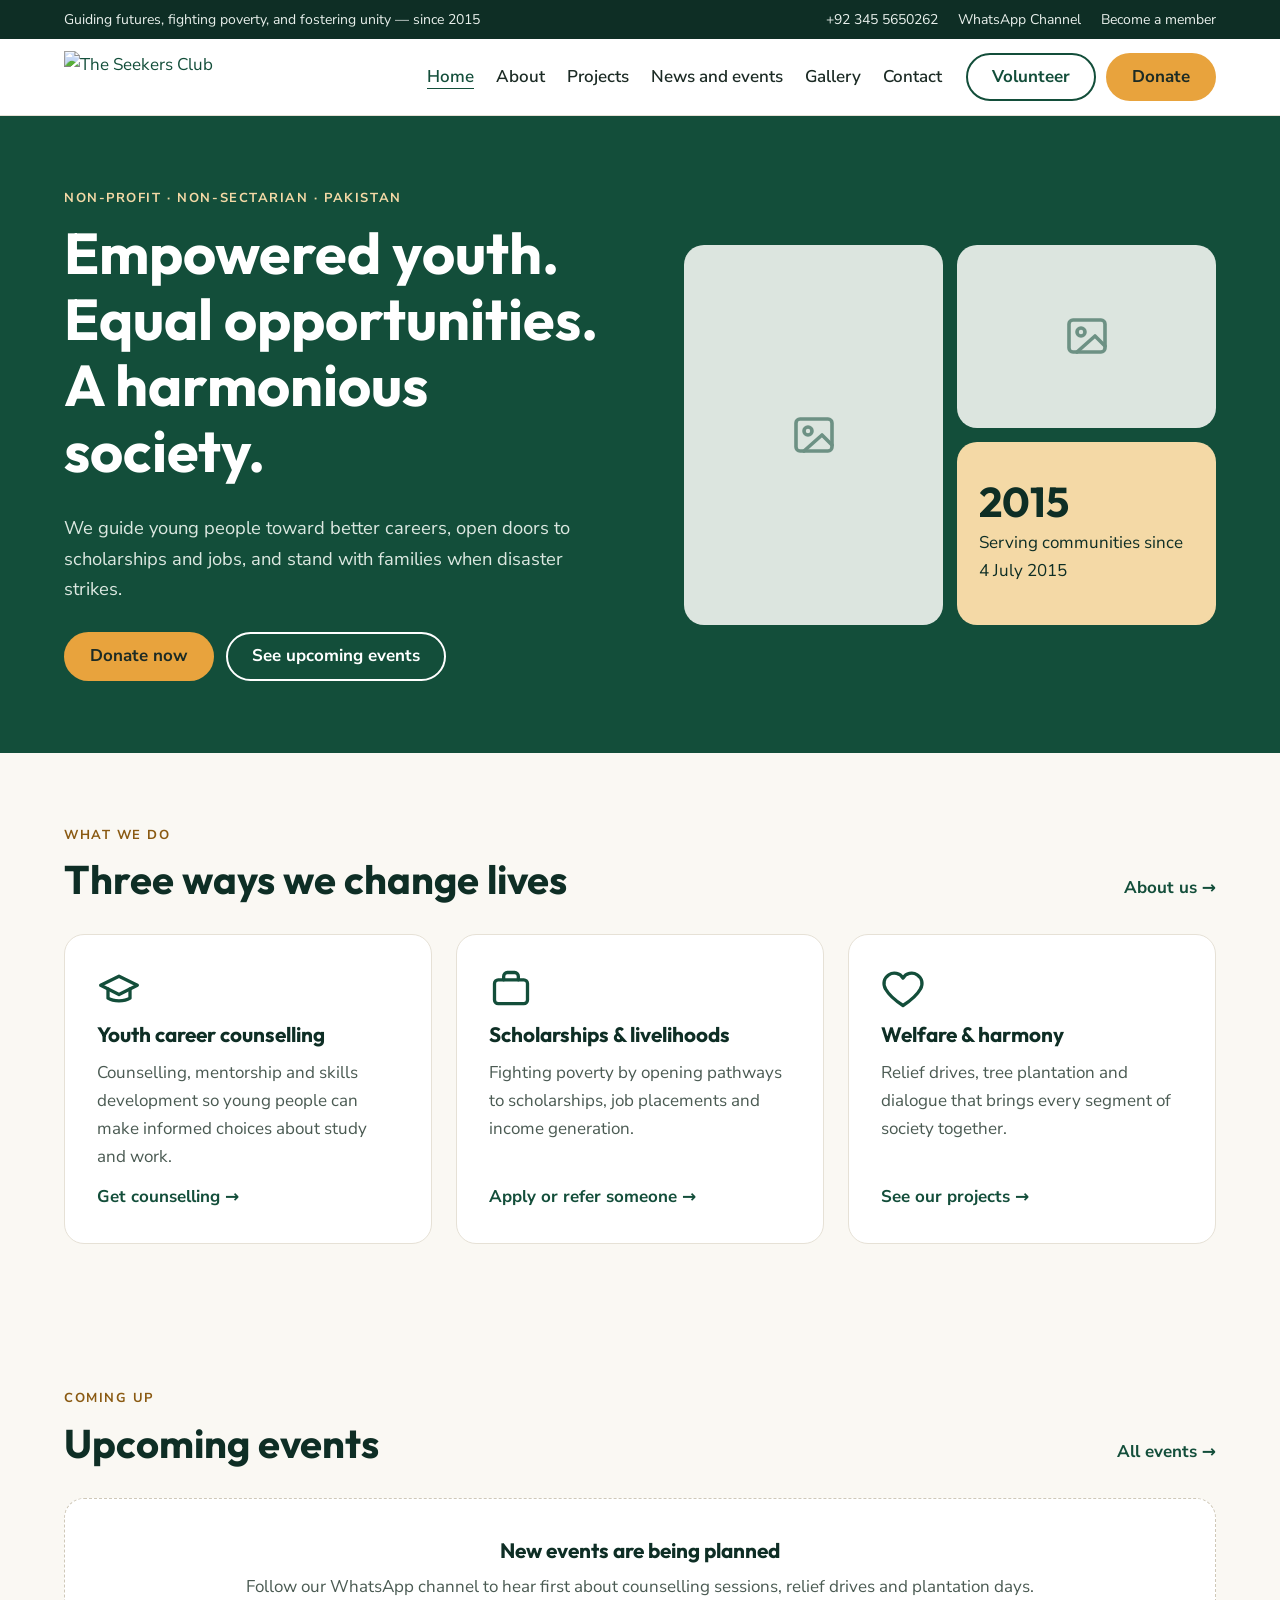
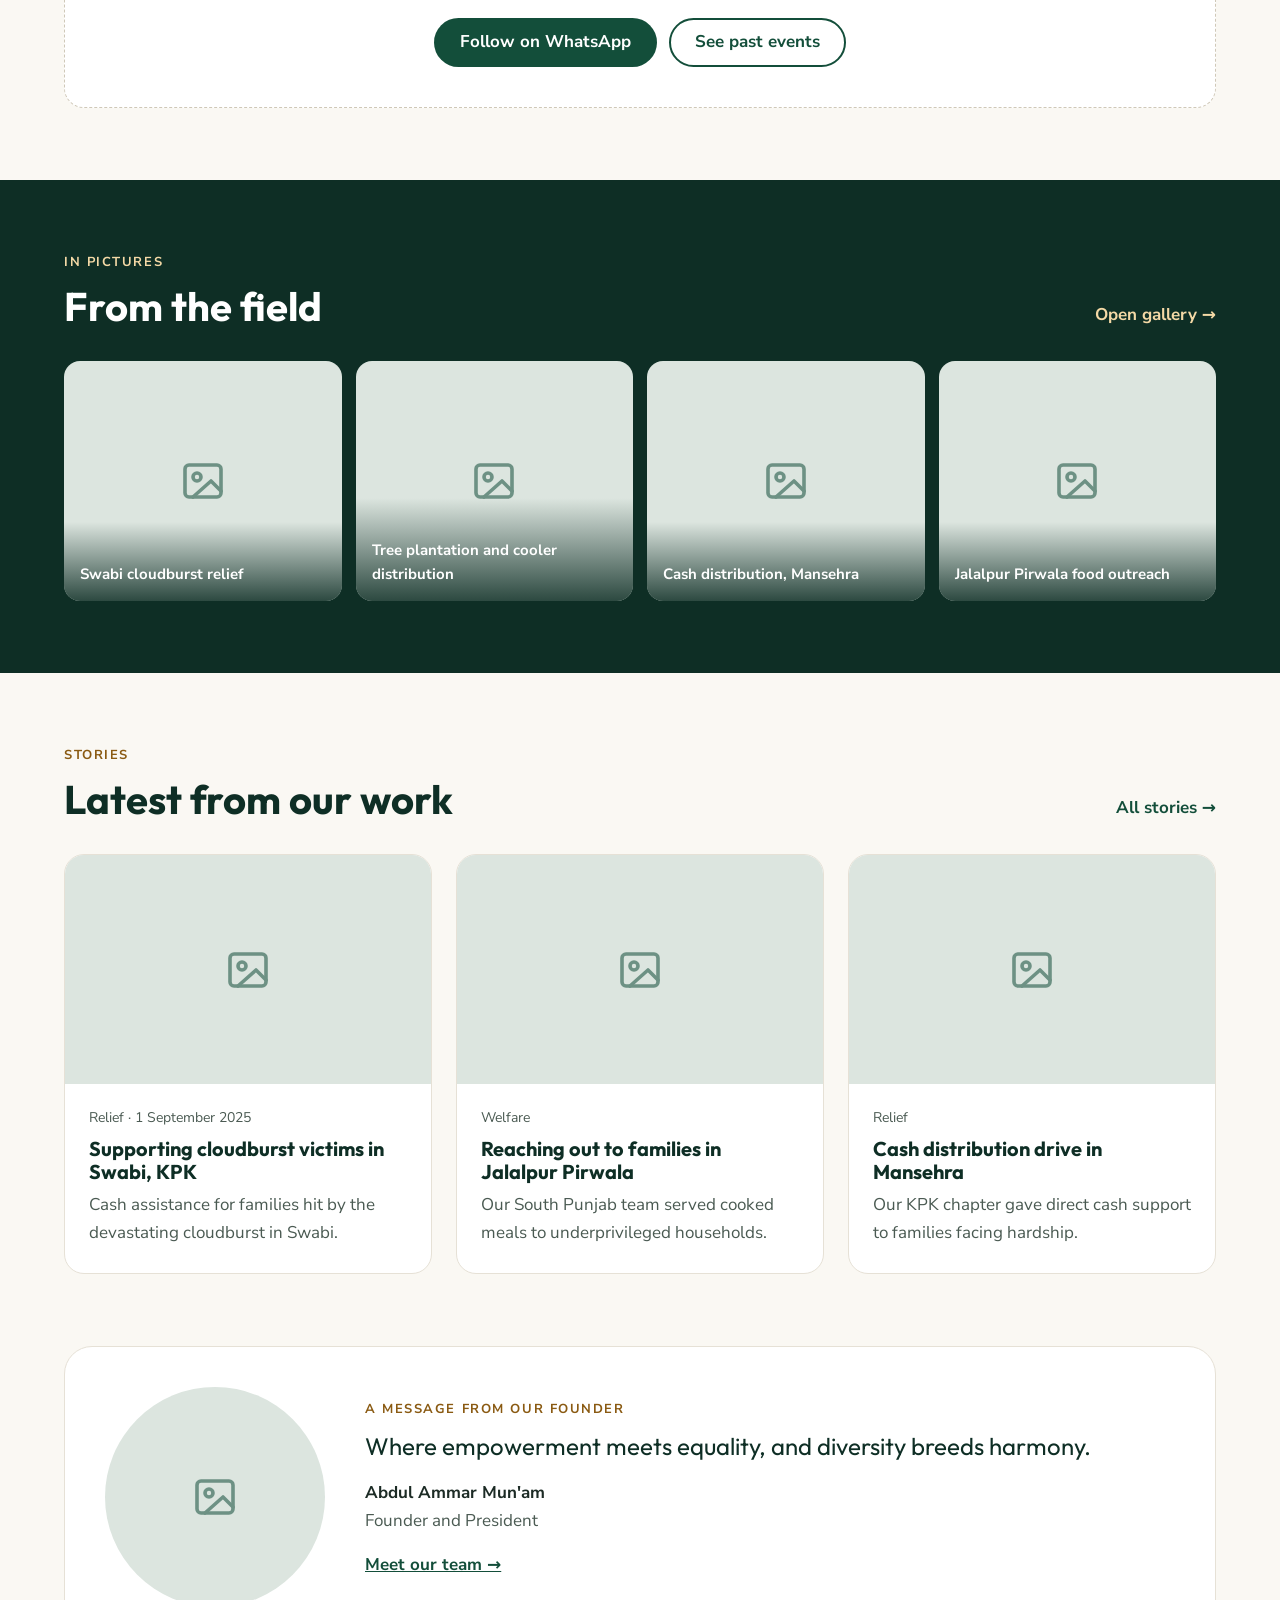
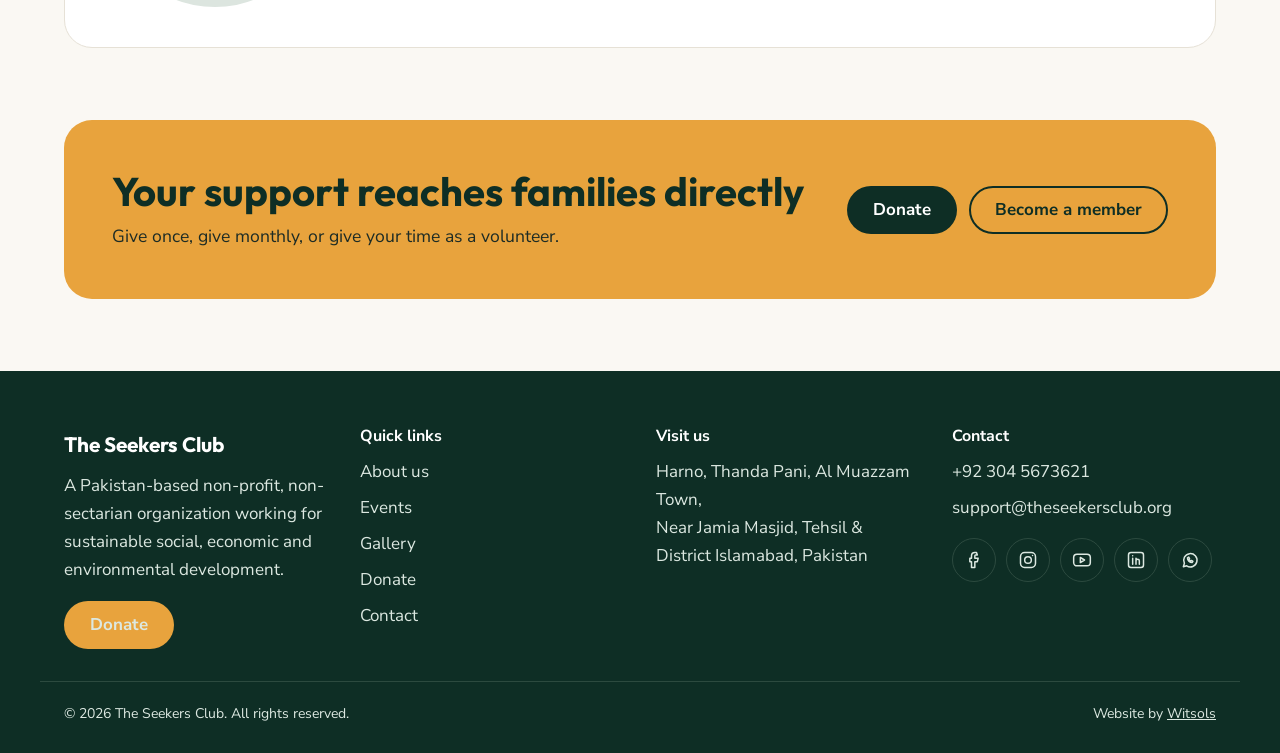
==== commit f5af2d7f: "Use logo and favicon from assets/images/logo Co-Authored-By: Claude Opus 5.5 <noreply@anthropic.com>" ====
--- a/index.html
+++ b/index.html
@@ -10,7 +10,8 @@
 <meta property="og:description" content="The Seekers Club is a Pakistan-based non-profit empowering youth through career counselling, fighting poverty through scholarships and jobs, and building harmony through welfare and dialogue.">
 <meta property="og:type" content="website">
 <meta property="og:image" content="https://theseekersclub.org/wp-content/uploads/2025/09/TheSeekers-Club.jpg">
-<link rel="icon" href="https://theseekersclub.org/wp-content/uploads/2025/09/seekers-logo-web-png.png">
+<link rel="icon" type="image/png" href="assets/images/logo/bg-icon.png">
+<link rel="apple-touch-icon" href="assets/images/logo/bg-icon.png">
 <link rel="preconnect" href="https://fonts.googleapis.com">
 <link rel="preconnect" href="https://fonts.gstatic.com" crossorigin>
 <link rel="stylesheet" href="https://fonts.googleapis.com/css2?family=Outfit:wght@500;600;700&amp;family=Nunito+Sans:wght@400;600;700&amp;display=swap">
--- a/assets/css/style.css
+++ b/assets/css/style.css
@@ -565,3 +565,37 @@
 .sc-checklist li { padding-left: 30px; position: relative; }
 .sc-checklist li::before { content: ""; position: absolute; left: 0; top: .45em; width: 16px; height: 9px; border-left: 3px solid var(--sc-green); border-bottom: 3px solid var(--sc-green); transform: rotate(-45deg); }
 .sc-noscript { background: var(--sc-accent-soft); color: var(--sc-deep); padding: 12px 24px; text-align: center; }
+
+/* ---------- Mega menu (News and events) ---------- */
+.sc-menu > li.sc-has-mega { position: static; }
+.sc-mega {
+	position: absolute; left: 0; right: 0; top: 100%;
+	background: #fff; border-top: 1px solid var(--sc-line); border-bottom: 3px solid var(--sc-green);
+	box-shadow: 0 18px 40px rgba(14,46,37,.14);
+	opacity: 0; visibility: hidden; transform: translateY(6px);
+	transition: opacity .15s, transform .15s, visibility .15s;
+	z-index: 60;
+}
+.sc-has-mega:hover > .sc-mega, .sc-has-mega:focus-within > .sc-mega { opacity: 1; visibility: visible; transform: none; }
+.sc-mega__inner {
+	max-width: var(--sc-wrap); margin: 0 auto; padding: 28px 24px 32px;
+	display: grid; gap: 28px; grid-template-columns: repeat(4, minmax(0, 1fr));
+}
+.sc-mega__heading {
+	display: block; font-family: var(--sc-font-display); font-weight: 700; font-size: 1.05rem;
+	color: var(--sc-deep); padding-bottom: 10px; margin-bottom: 8px; border-bottom: 2px solid var(--sc-accent-soft);
+}
+.sc-mega ul { list-style: none; margin: 0; padding: 0; }
+.sc-menu .sc-mega a { padding: 8px 0; font-weight: 600; color: var(--sc-text); }
+.sc-menu .sc-mega a:hover { color: var(--sc-green); }
+
+@media (max-width: 1080px) {
+	.sc-menu > li.sc-has-mega { position: relative; }
+	.sc-mega {
+		position: static; opacity: 1; visibility: visible; transform: none;
+		box-shadow: none; border: 0;
+	}
+	.sc-mega__inner { grid-template-columns: 1fr; gap: 6px; padding: 4px 0 8px 16px; }
+	.sc-mega__heading { font-size: .95rem; border: 0; padding: 10px 0 2px; margin: 0; color: var(--sc-eyebrow); }
+	.sc-menu .sc-mega a { padding: 10px 0; }
+}
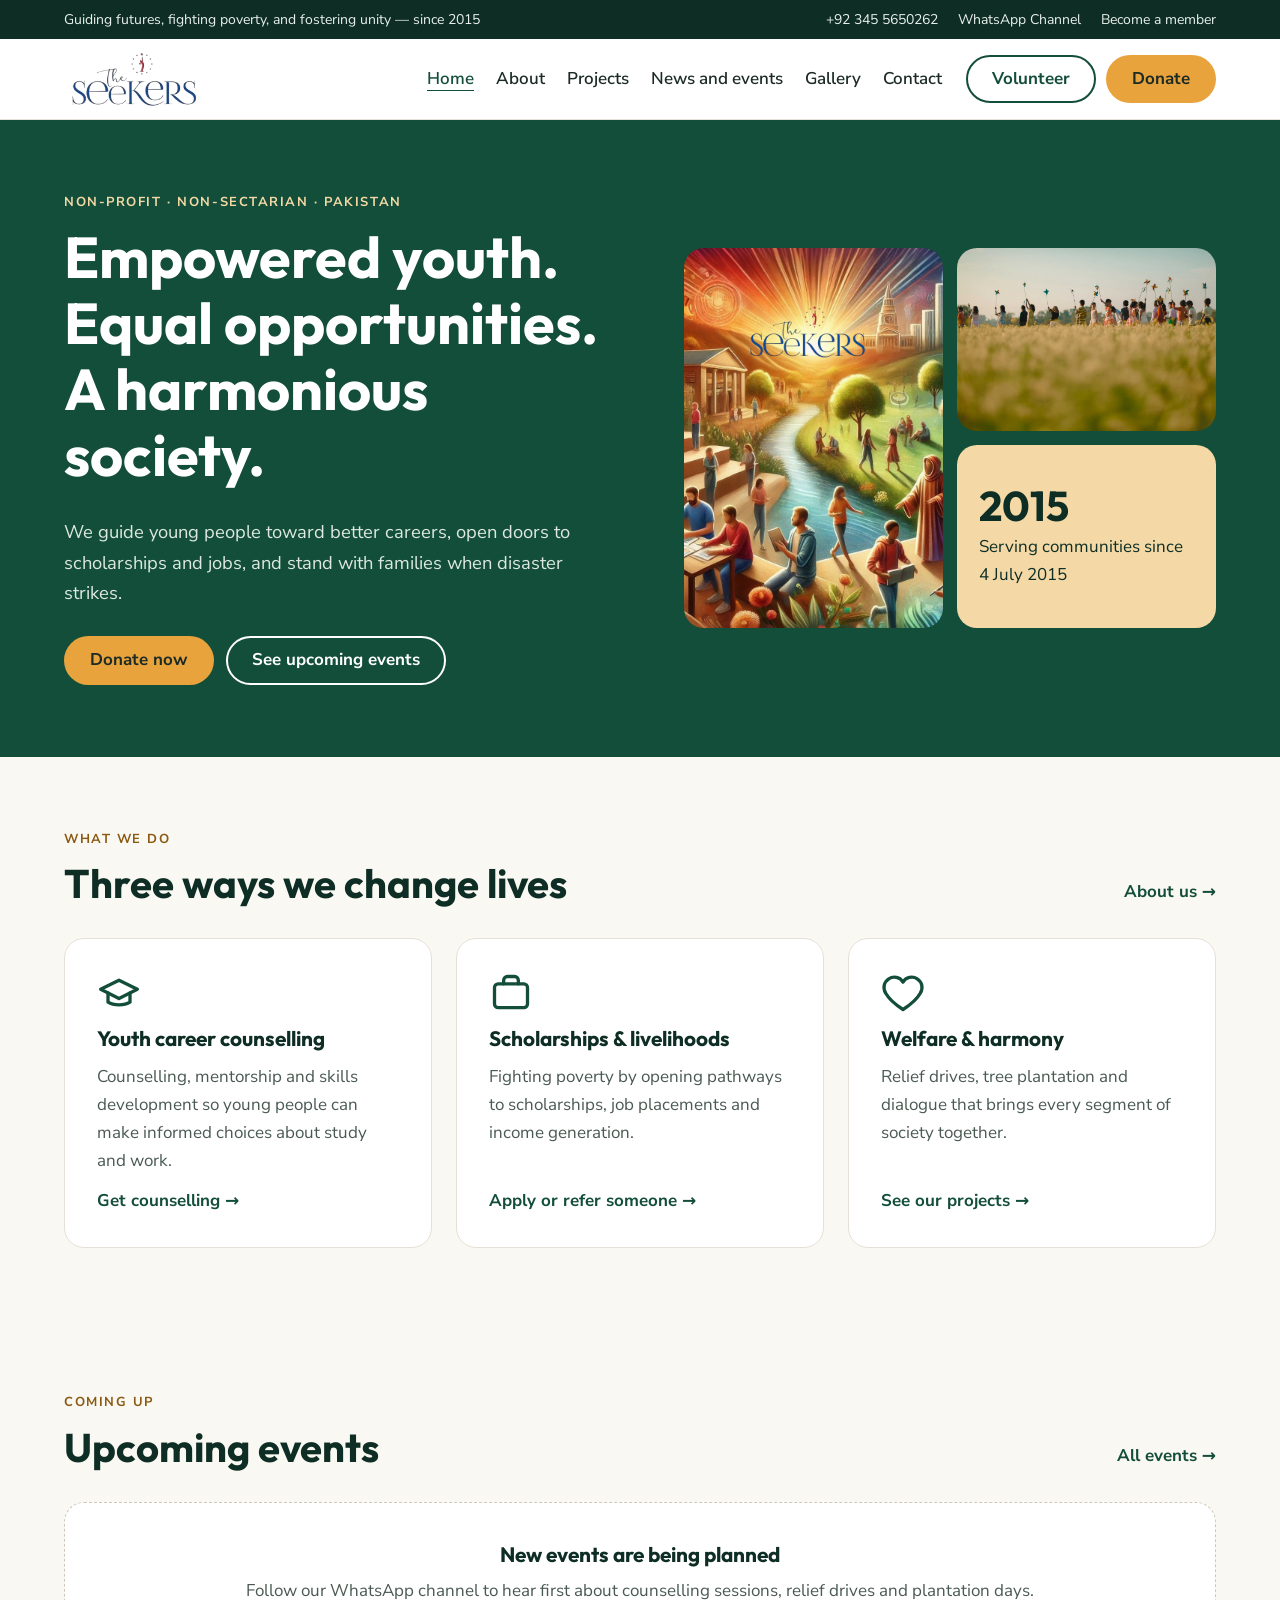
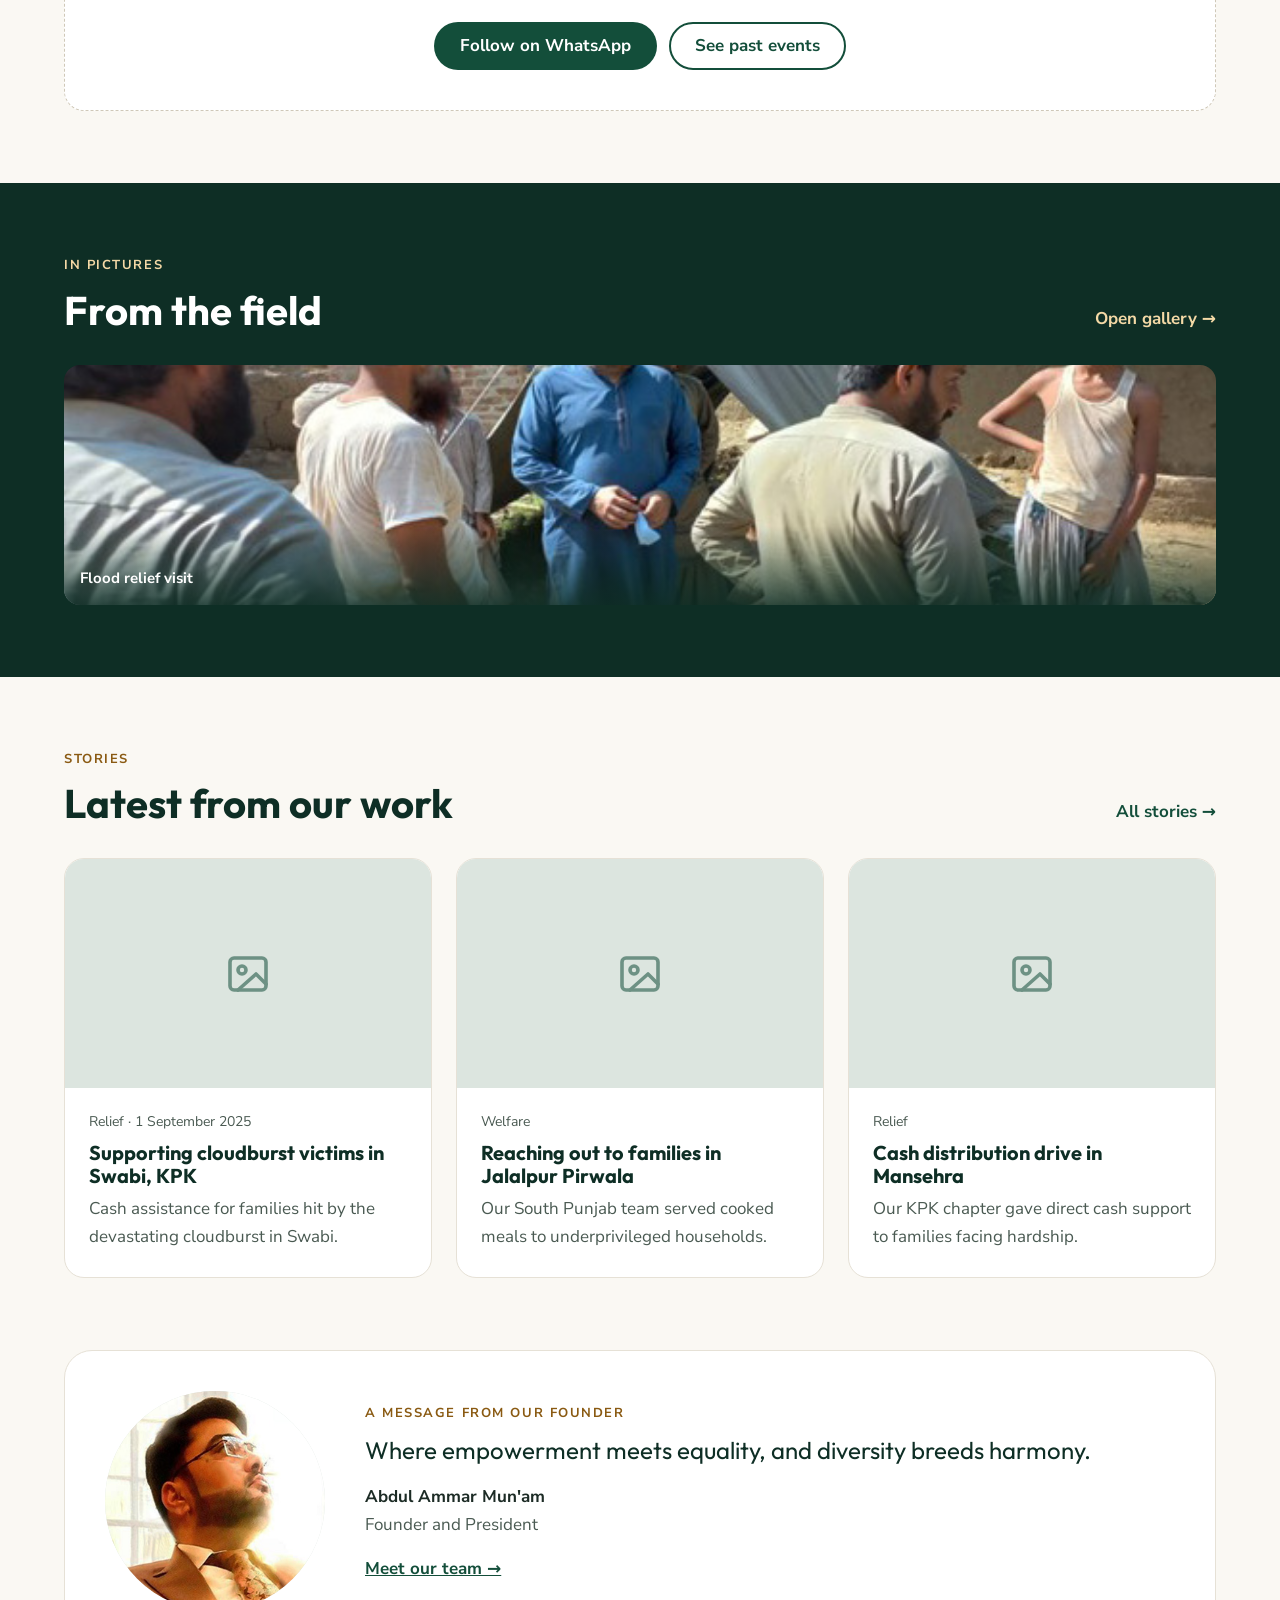
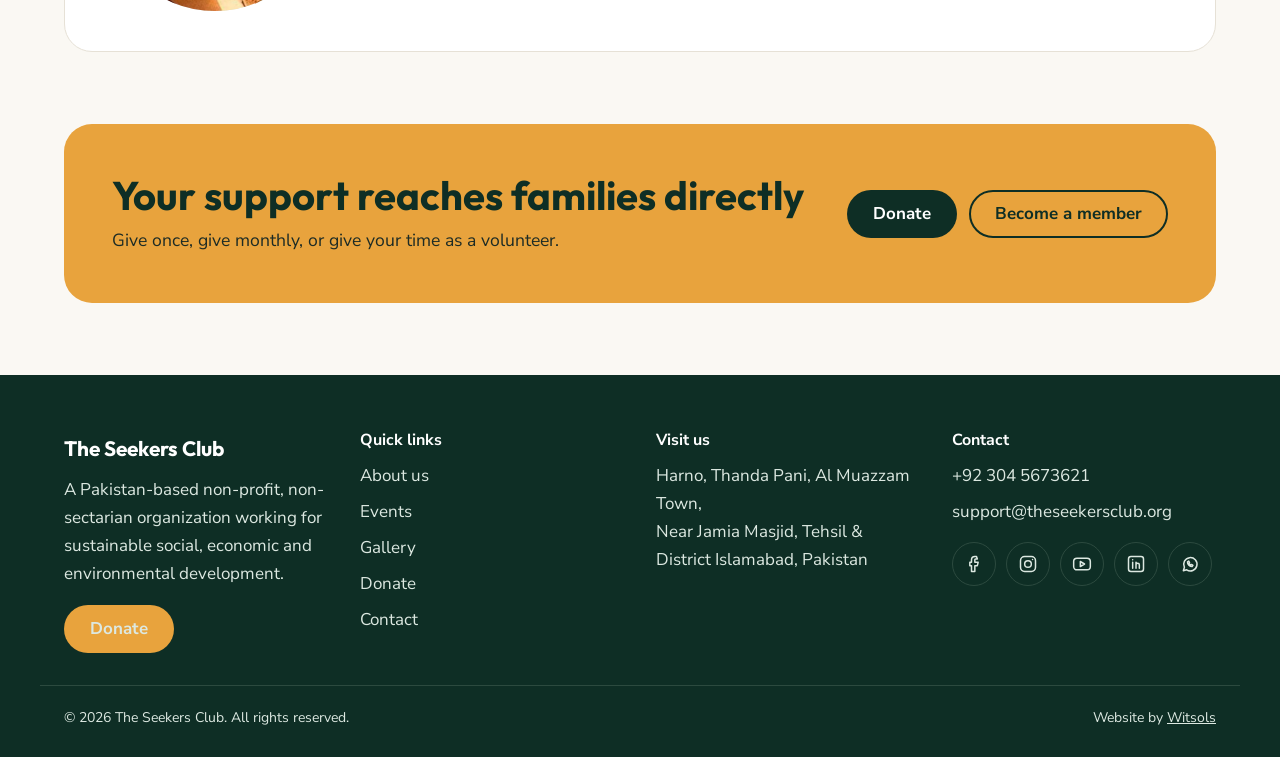
==== commit 26ffc81e: "Use new slider and flood-support photos; remove broken WordPress image links - Home banner: Seekers " ====
--- a/index.html
+++ b/index.html
@@ -9,7 +9,7 @@
 <meta property="og:title" content="The Seekers Club – Empowering youth, fighting poverty, fostering unity">
 <meta property="og:description" content="The Seekers Club is a Pakistan-based non-profit empowering youth through career counselling, fighting poverty through scholarships and jobs, and building harmony through welfare and dialogue.">
 <meta property="og:type" content="website">
-<meta property="og:image" content="https://theseekersclub.org/wp-content/uploads/2025/09/TheSeekers-Club.jpg">
+<meta property="og:image" content="https://theseekersclub.org/assets/images/sliders/TheSeekers-Club.jpg">
 <link rel="icon" type="image/png" href="assets/images/logo/bg-icon.png">
 <link rel="apple-touch-icon" href="assets/images/logo/bg-icon.png">
 <link rel="preconnect" href="https://fonts.googleapis.com">
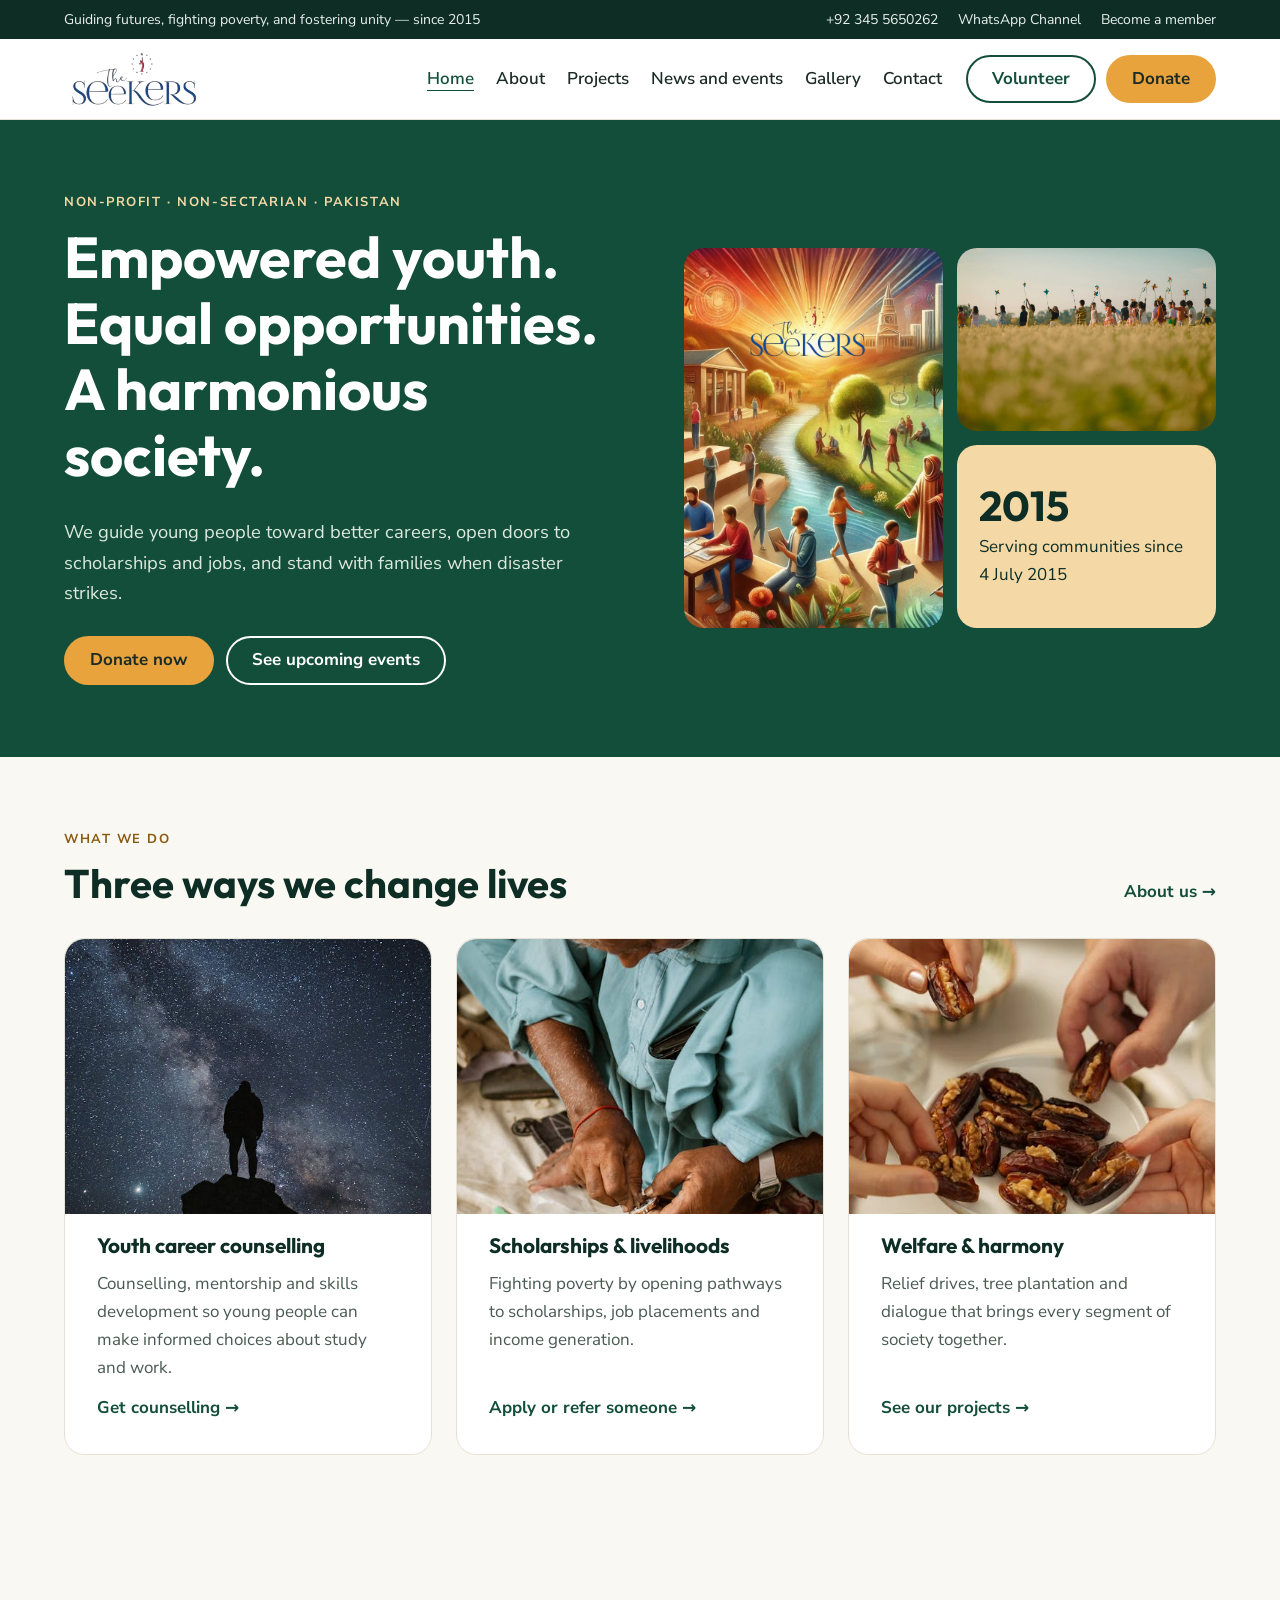
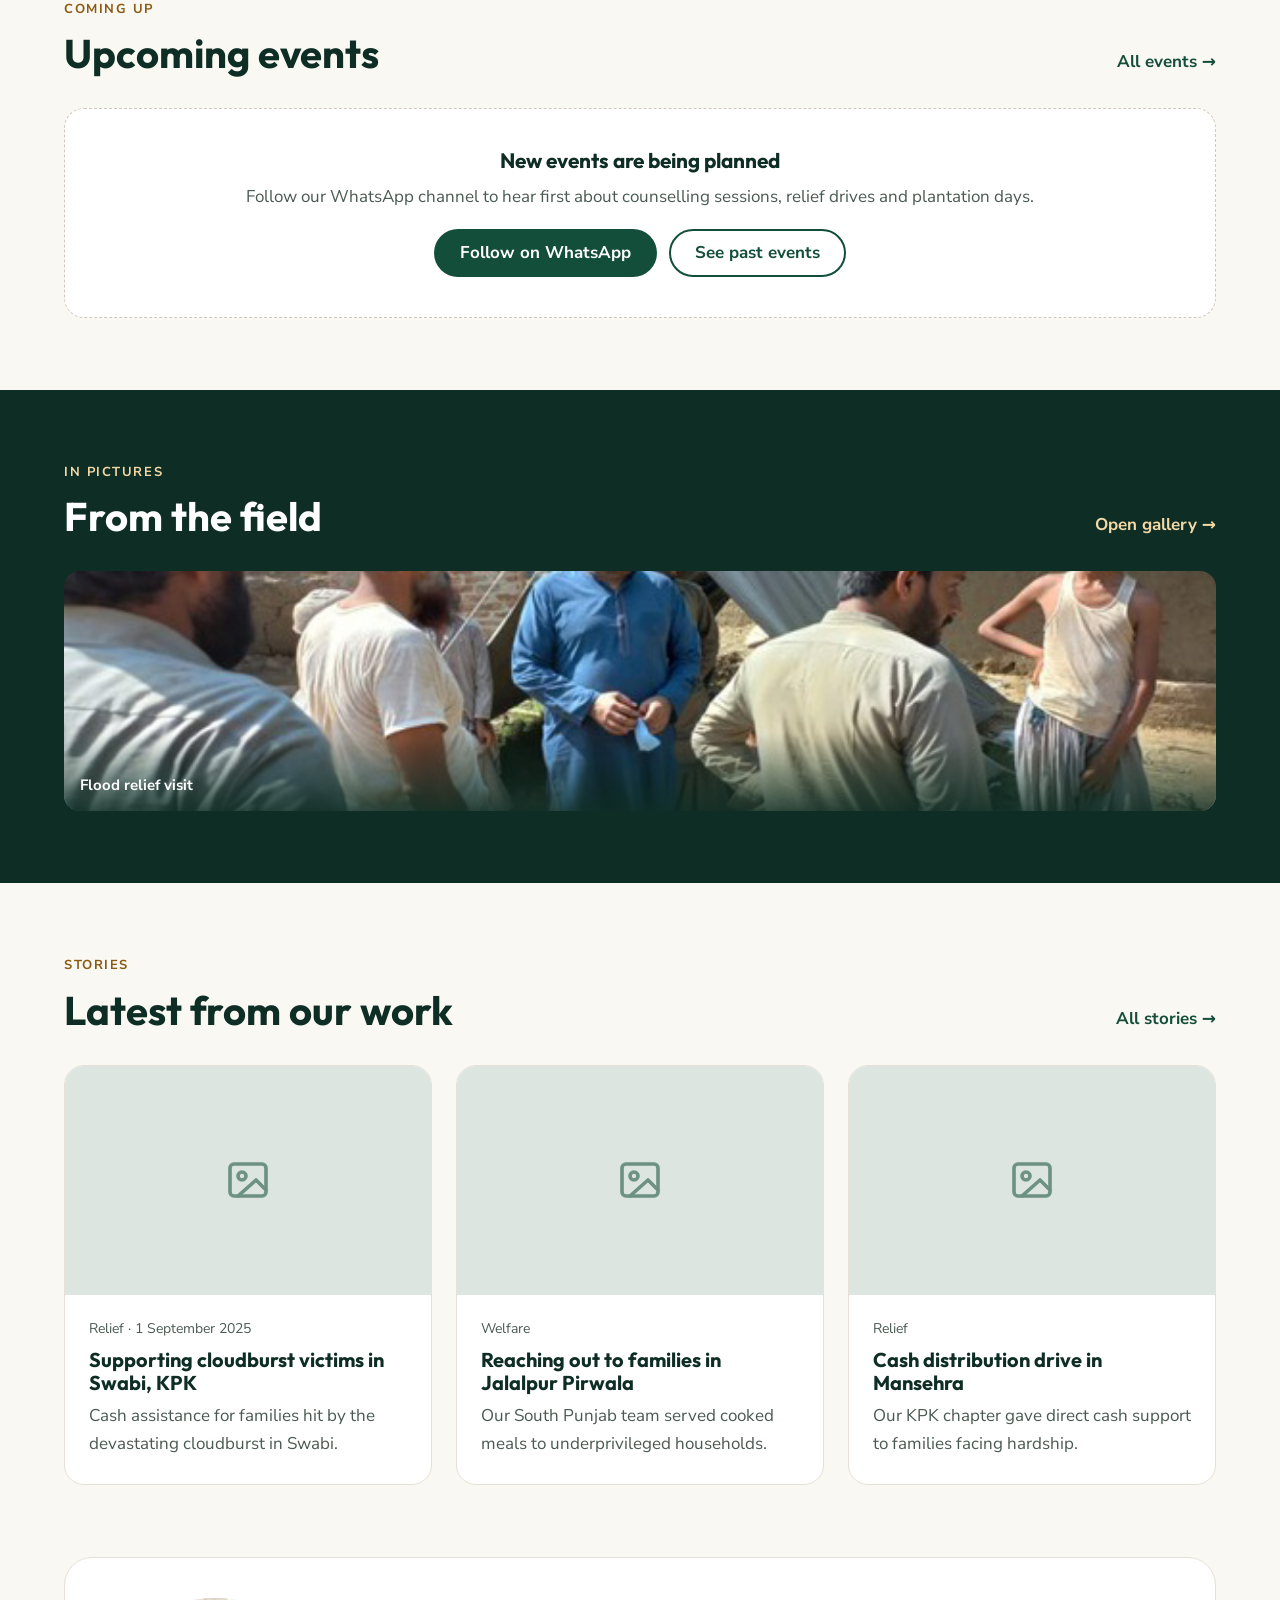
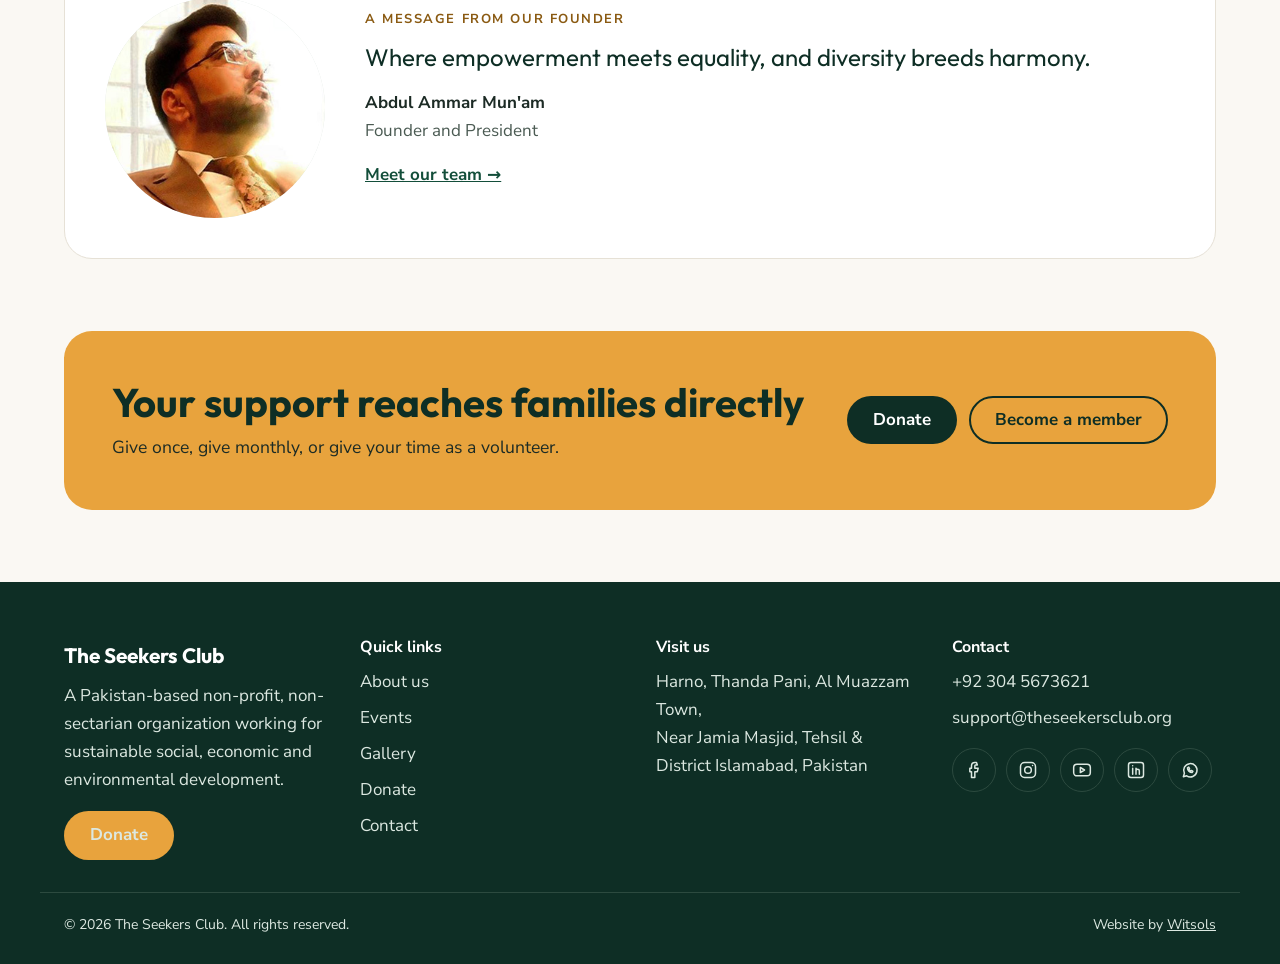
==== commit 506a86f9: "Home and Donate cards: photos from assets/images/homepage Co-Authored-By: Claude Opus 5.5 <noreply@a" ====
--- a/index.html
+++ b/index.html
@@ -31,9 +31,9 @@
       <a class="sc-head__link" href="about.html">About us →</a>
     </div>
     <div class="sc-grid">
-      <div class="sc-card"><span class="sc-card__icon"><svg viewBox="0 0 24 24" fill="none" stroke="currentColor" stroke-width="1.8" stroke-linecap="round" stroke-linejoin="round" aria-hidden="true"><path d="M22 10 12 5 2 10l10 5 10-5z"/><path d="M6 12v5c3 2 9 2 12 0v-5"/></svg></span><h3>Youth career counselling</h3><p>Counselling, mentorship and skills development so young people can make informed choices about study and work.</p><a class="sc-card__link" href="youth.html">Get counselling →</a></div>
-      <div class="sc-card"><span class="sc-card__icon"><svg viewBox="0 0 24 24" fill="none" stroke="currentColor" stroke-width="1.8" stroke-linecap="round" stroke-linejoin="round" aria-hidden="true"><rect x="3" y="7" width="18" height="13" rx="2"/><path d="M8 7V5a2 2 0 0 1 2-2h4a2 2 0 0 1 2 2v2"/></svg></span><h3>Scholarships &amp; livelihoods</h3><p>Fighting poverty by opening pathways to scholarships, job placements and income generation.</p><a class="sc-card__link" href="contact.html" data-link="volunteer">Apply or refer someone →</a></div>
-      <div class="sc-card"><span class="sc-card__icon"><svg viewBox="0 0 24 24" fill="none" stroke="currentColor" stroke-width="1.8" stroke-linecap="round" stroke-linejoin="round" aria-hidden="true"><path d="M12 21s-7-4.5-9.5-9A5 5 0 0 1 12 6a5 5 0 0 1 9.5 6C19 16.5 12 21 12 21z"/></svg></span><h3>Welfare &amp; harmony</h3><p>Relief drives, tree plantation and dialogue that brings every segment of society together.</p><a class="sc-card__link" href="projects.html">See our projects →</a></div>
+      <div class="sc-card"><div class="sc-card__img"><img src="assets/images/homepage/Seekers-Club-Skyis%20thelimit.jpg" alt="A person standing under a starry sky" loading="lazy" data-ph></div><h3>Youth career counselling</h3><p>Counselling, mentorship and skills development so young people can make informed choices about study and work.</p><a class="sc-card__link" href="youth.html">Get counselling →</a></div>
+      <div class="sc-card"><div class="sc-card__img"><img src="assets/images/homepage/seekers-Stories.jpg" alt="A craftsman at work" loading="lazy" data-ph></div><h3>Scholarships &amp; livelihoods</h3><p>Fighting poverty by opening pathways to scholarships, job placements and income generation.</p><a class="sc-card__link" href="contact.html" data-link="volunteer">Apply or refer someone →</a></div>
+      <div class="sc-card"><div class="sc-card__img"><img src="assets/images/homepage/The-Seejers-Ramazan.jpg" alt="Hands sharing dates at an iftar table" loading="lazy" data-ph></div><h3>Welfare &amp; harmony</h3><p>Relief drives, tree plantation and dialogue that brings every segment of society together.</p><a class="sc-card__link" href="projects.html">See our projects →</a></div>
     </div>
   </div>
 </section>
--- a/assets/css/style.css
+++ b/assets/css/style.css
@@ -599,3 +599,9 @@
 	.sc-mega__heading { font-size: .95rem; border: 0; padding: 10px 0 2px; margin: 0; color: var(--sc-eyebrow); }
 	.sc-menu .sc-mega a { padding: 10px 0; }
 }
+
+/* Card photo (replaces the icon when a card has a picture) */
+.sc-card__img { margin: -32px -32px 8px; aspect-ratio: 4 / 3; overflow: hidden; border-radius: var(--sc-radius) var(--sc-radius) 0 0; background: var(--sc-tint); }
+.sc-card__img img { width: 100%; height: 100%; object-fit: cover; transition: transform .3s ease; }
+.sc-card:hover .sc-card__img img { transform: scale(1.03); }
+@media (max-width: 640px) { .sc-card__img { margin: -24px -24px 8px; } }
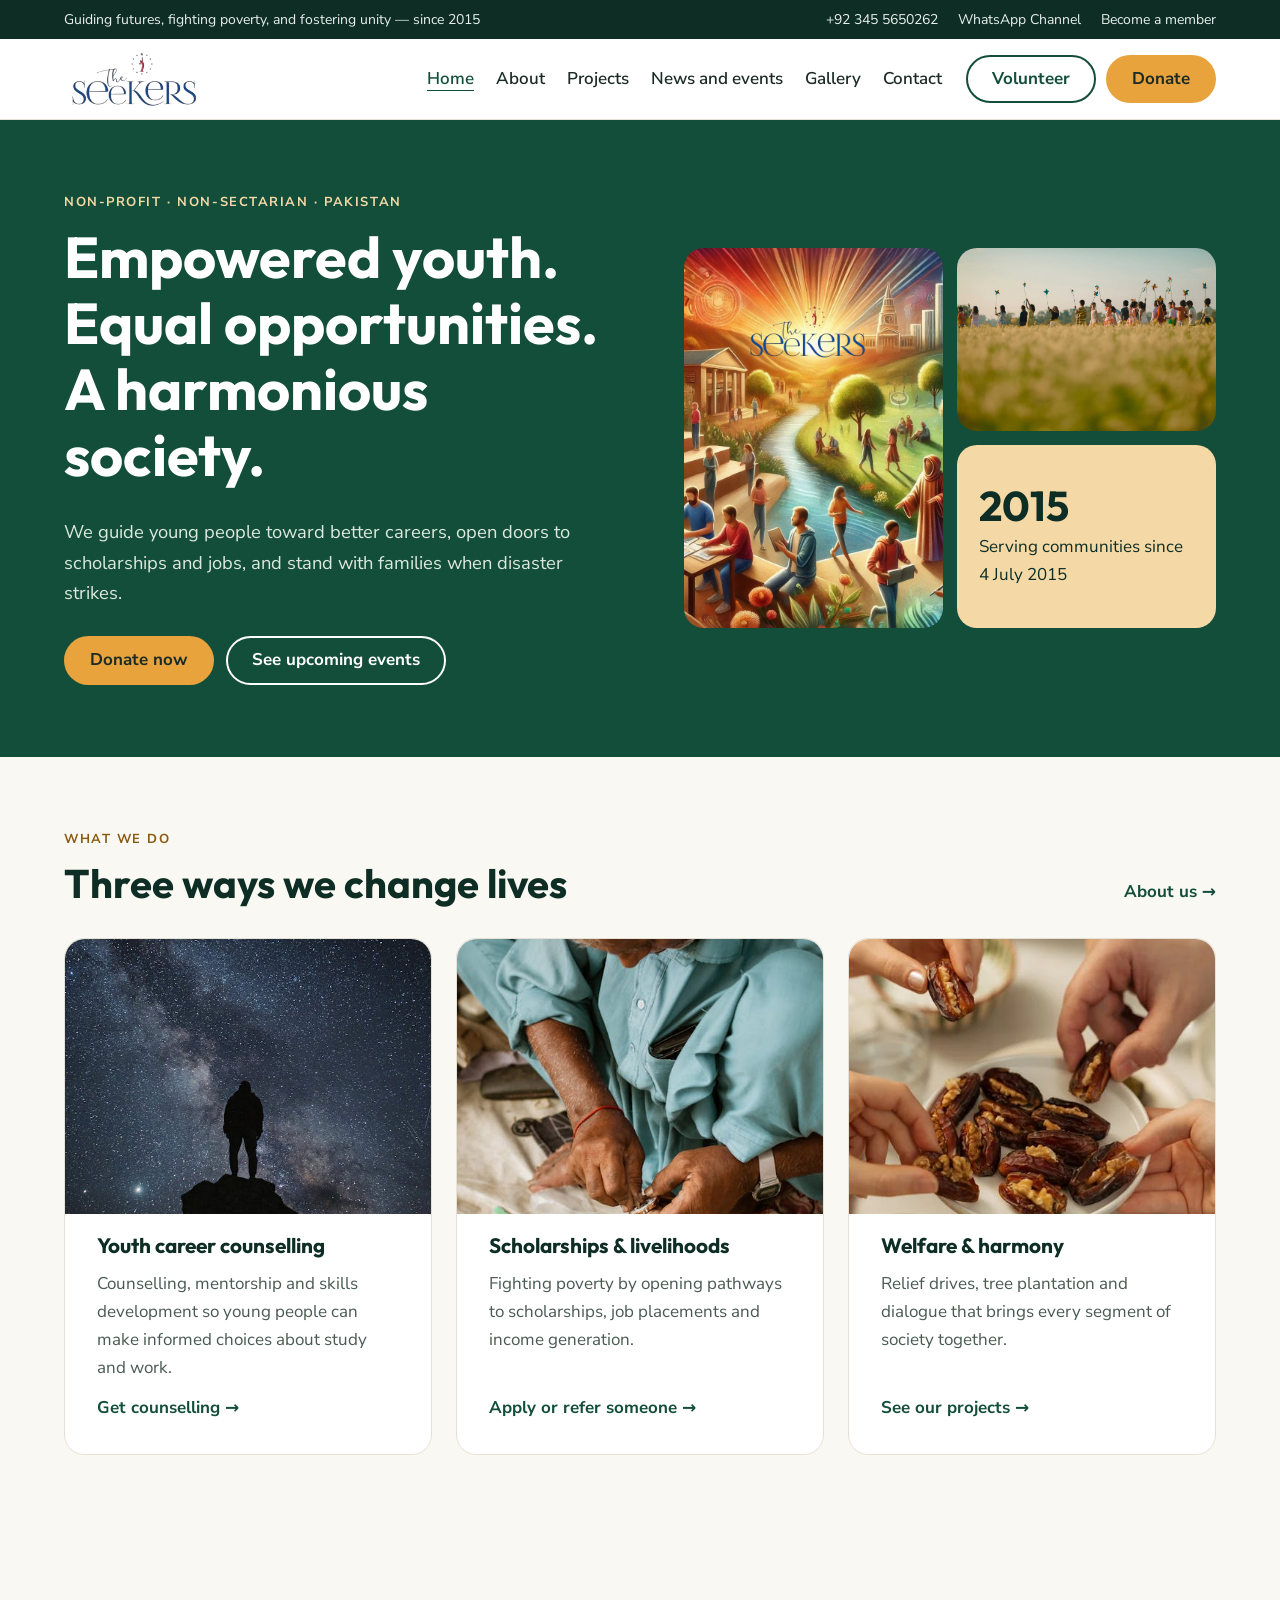
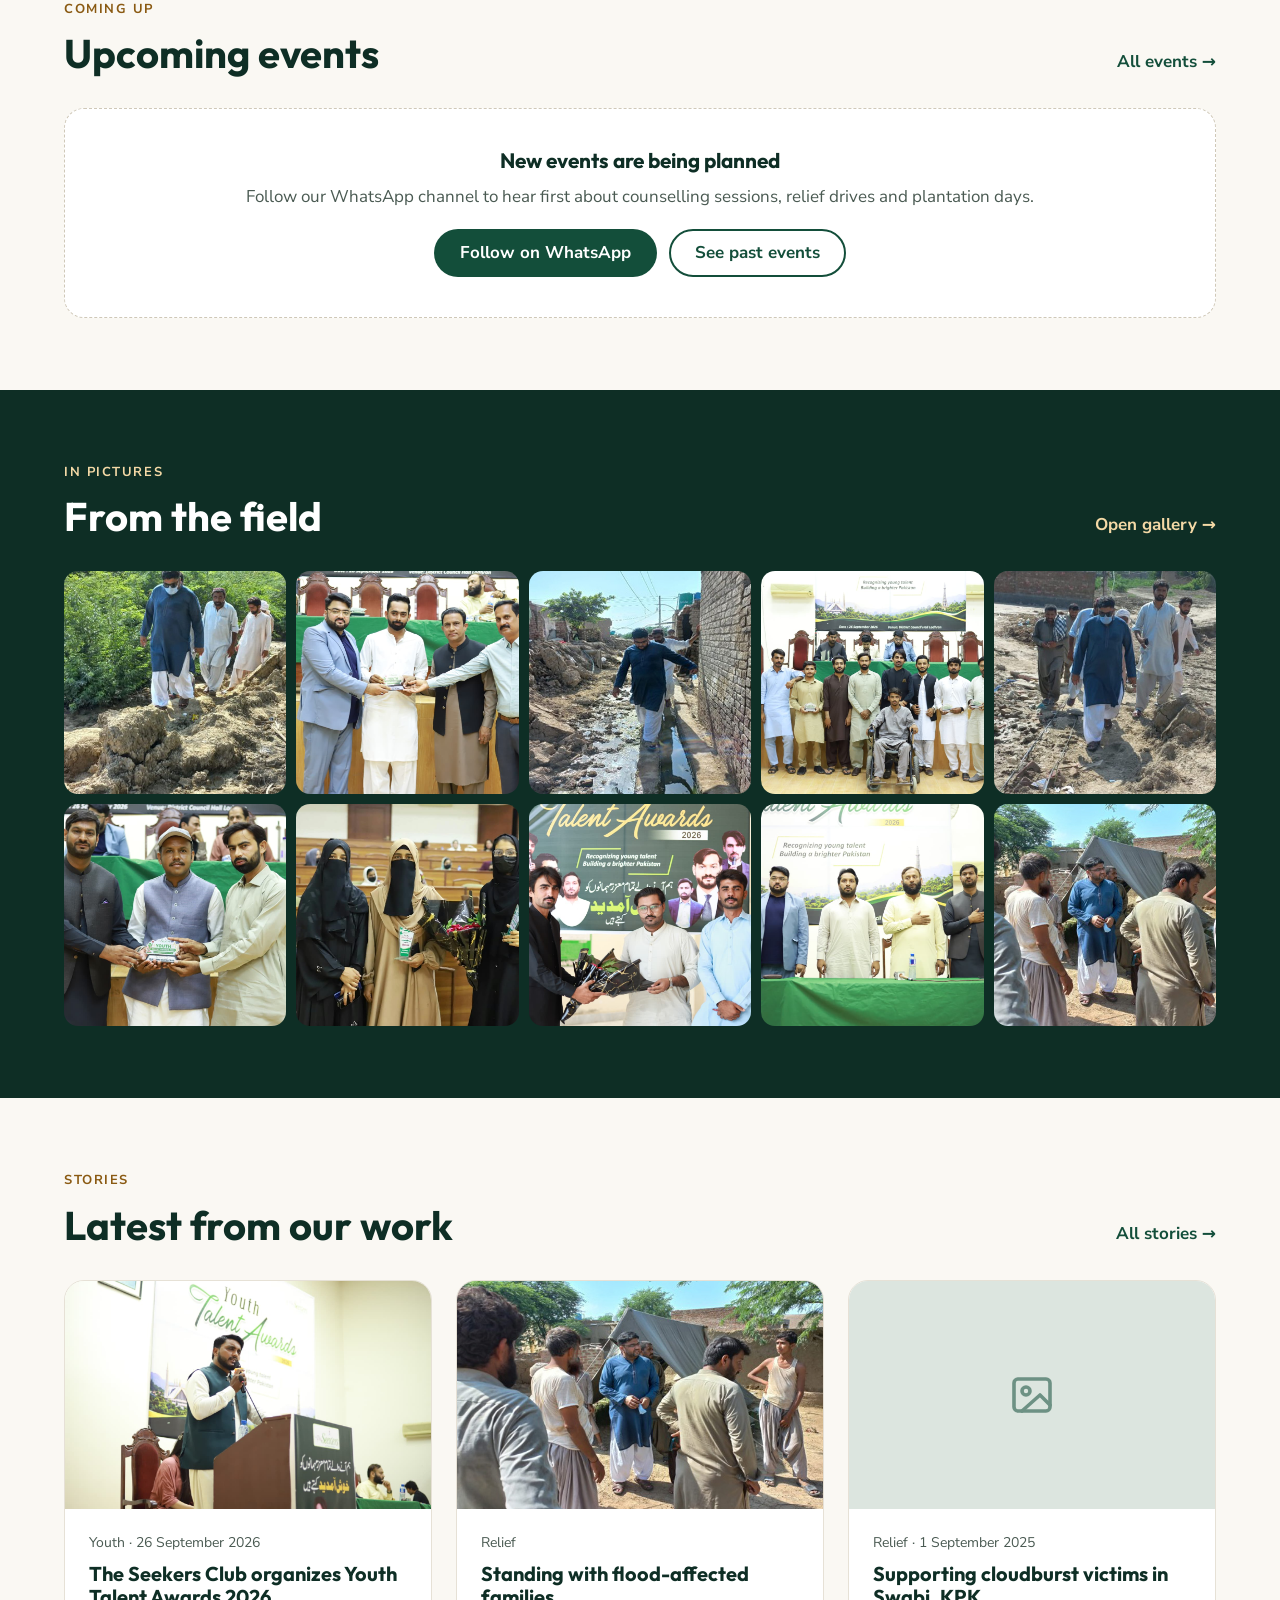
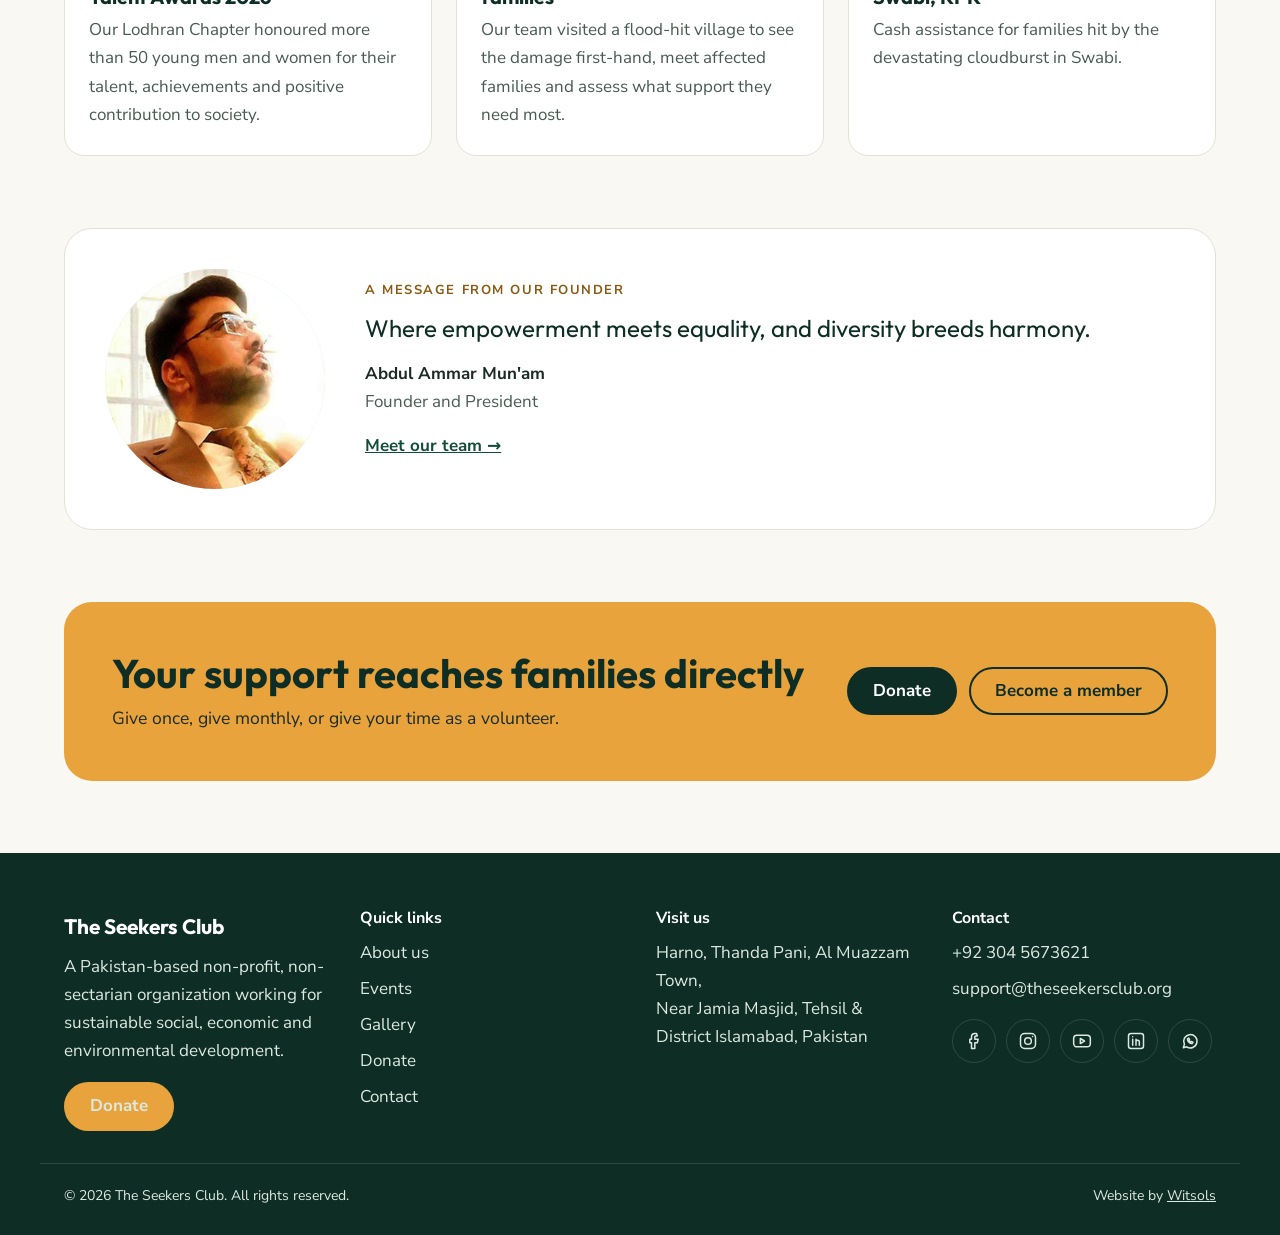
==== commit a4a1d26a: "Home: 10 random event photos in a 2x5 grid, reshuffled each visit; cache-busting for CSS/JS Co-Autho" ====
--- a/index.html
+++ b/index.html
@@ -15,8 +15,8 @@
 <link rel="preconnect" href="https://fonts.googleapis.com">
 <link rel="preconnect" href="https://fonts.gstatic.com" crossorigin>
 <link rel="stylesheet" href="https://fonts.googleapis.com/css2?family=Outfit:wght@500;600;700&amp;family=Nunito+Sans:wght@400;600;700&amp;display=swap">
-<link rel="stylesheet" href="assets/css/style.css">
-<script src="assets/js/app.js" defer></script>
+<link rel="stylesheet" href="assets/css/style.css?v=20261015b">
+<script src="assets/js/app.js?v=20261015b" defer></script>
 </head>
 <body data-page="home">
 <noscript><div class="sc-noscript">Please turn on JavaScript to see events, photos and the menu.</div></noscript>
@@ -56,7 +56,7 @@
       <div><span class="sc-eyebrow">In pictures</span><h2>From the field</h2></div>
       <a class="sc-head__link" href="gallery.html">Open gallery →</a>
     </div>
-    <div class="sc-strip" id="home-gallery-strip"></div>
+    <div class="sc-mosaic" id="home-gallery-strip"></div>
   </div>
 </section>
 
--- a/assets/css/style.css
+++ b/assets/css/style.css
@@ -605,3 +605,22 @@
 .sc-card__img img { width: 100%; height: 100%; object-fit: cover; transition: transform .3s ease; }
 .sc-card:hover .sc-card__img img { transform: scale(1.03); }
 @media (max-width: 640px) { .sc-card__img { margin: -24px -24px 8px; } }
+
+/* Story sub-headings */
+.sc-entry h2 { font-size: 1.5rem; margin-top: 1.8em; }
+
+/* Home "From the field" photo grid: 2 rows × 5 on desktop */
+.sc-mosaic { display: grid; gap: 10px; grid-template-columns: repeat(5, minmax(0, 1fr)); }
+.sc-mosaic a {
+	position: relative; display: block; aspect-ratio: 1 / 1; overflow: hidden;
+	border-radius: 14px; background: #2C6A53; color: #fff; text-decoration: none;
+}
+.sc-mosaic img { width: 100%; height: 100%; object-fit: cover; transition: transform .35s ease; }
+.sc-mosaic a:hover img, .sc-mosaic a:focus-visible img { transform: scale(1.06); }
+.sc-mosaic span {
+	position: absolute; left: 0; right: 0; bottom: 0; padding: 28px 10px 8px;
+	background: linear-gradient(transparent, rgba(14,46,37,.85));
+	font-size: 13px; font-weight: 700; opacity: 0; transition: opacity .2s;
+}
+.sc-mosaic a:hover span, .sc-mosaic a:focus-visible span { opacity: 1; }
+@media (max-width: 860px) { .sc-mosaic { grid-template-columns: repeat(2, minmax(0, 1fr)); } .sc-mosaic span { opacity: 1; } }
